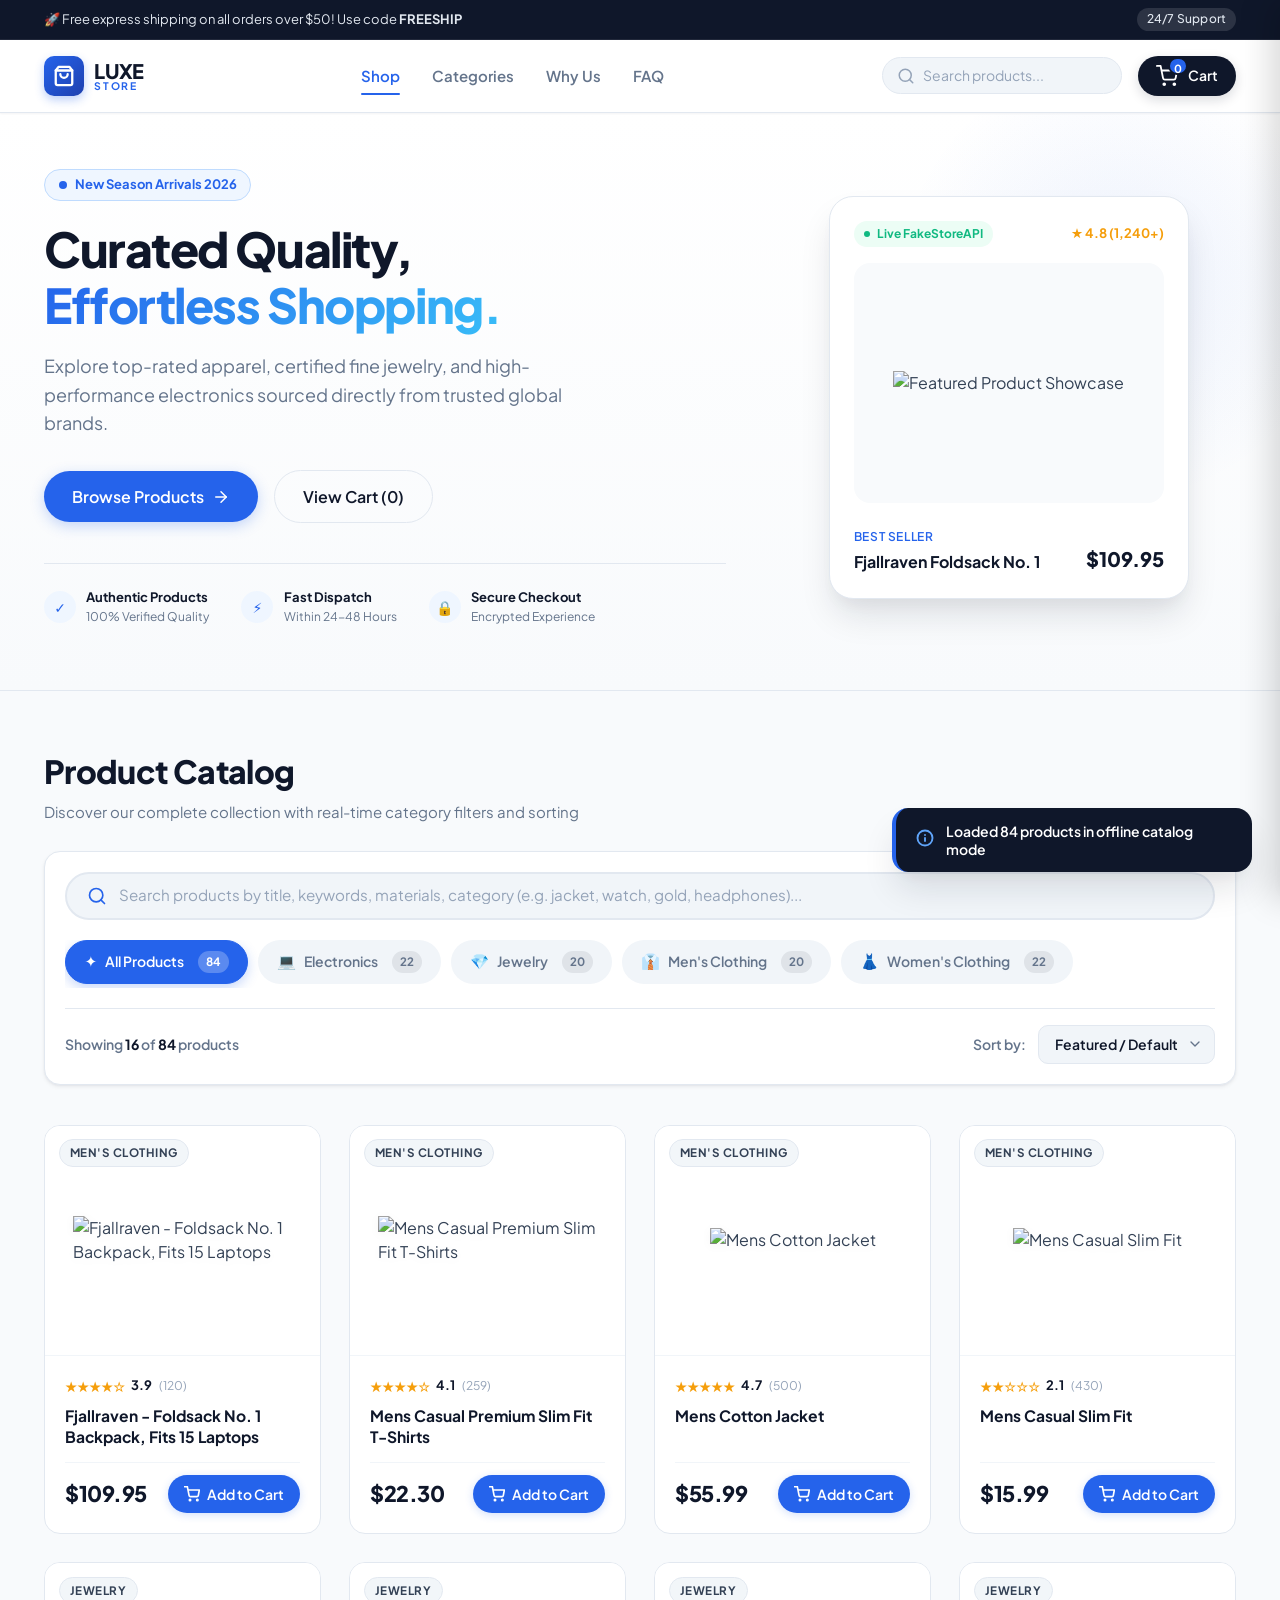
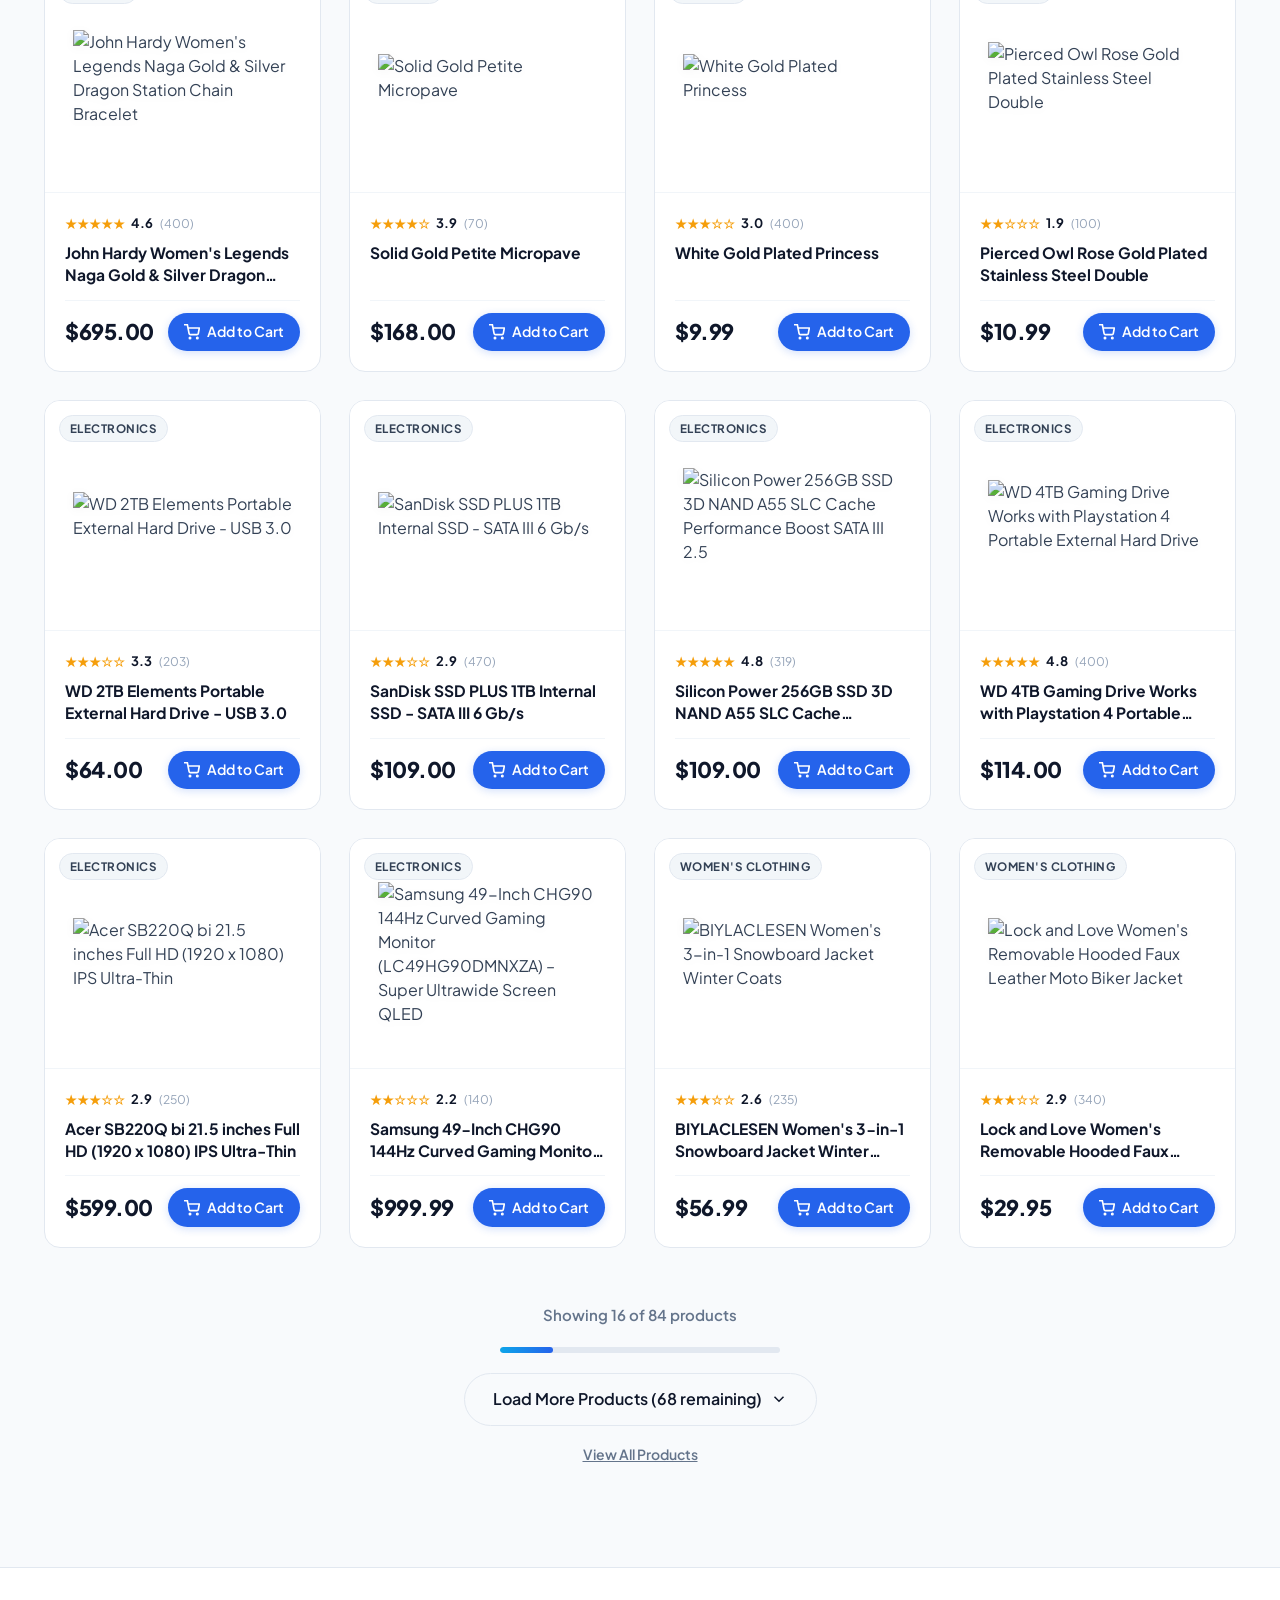
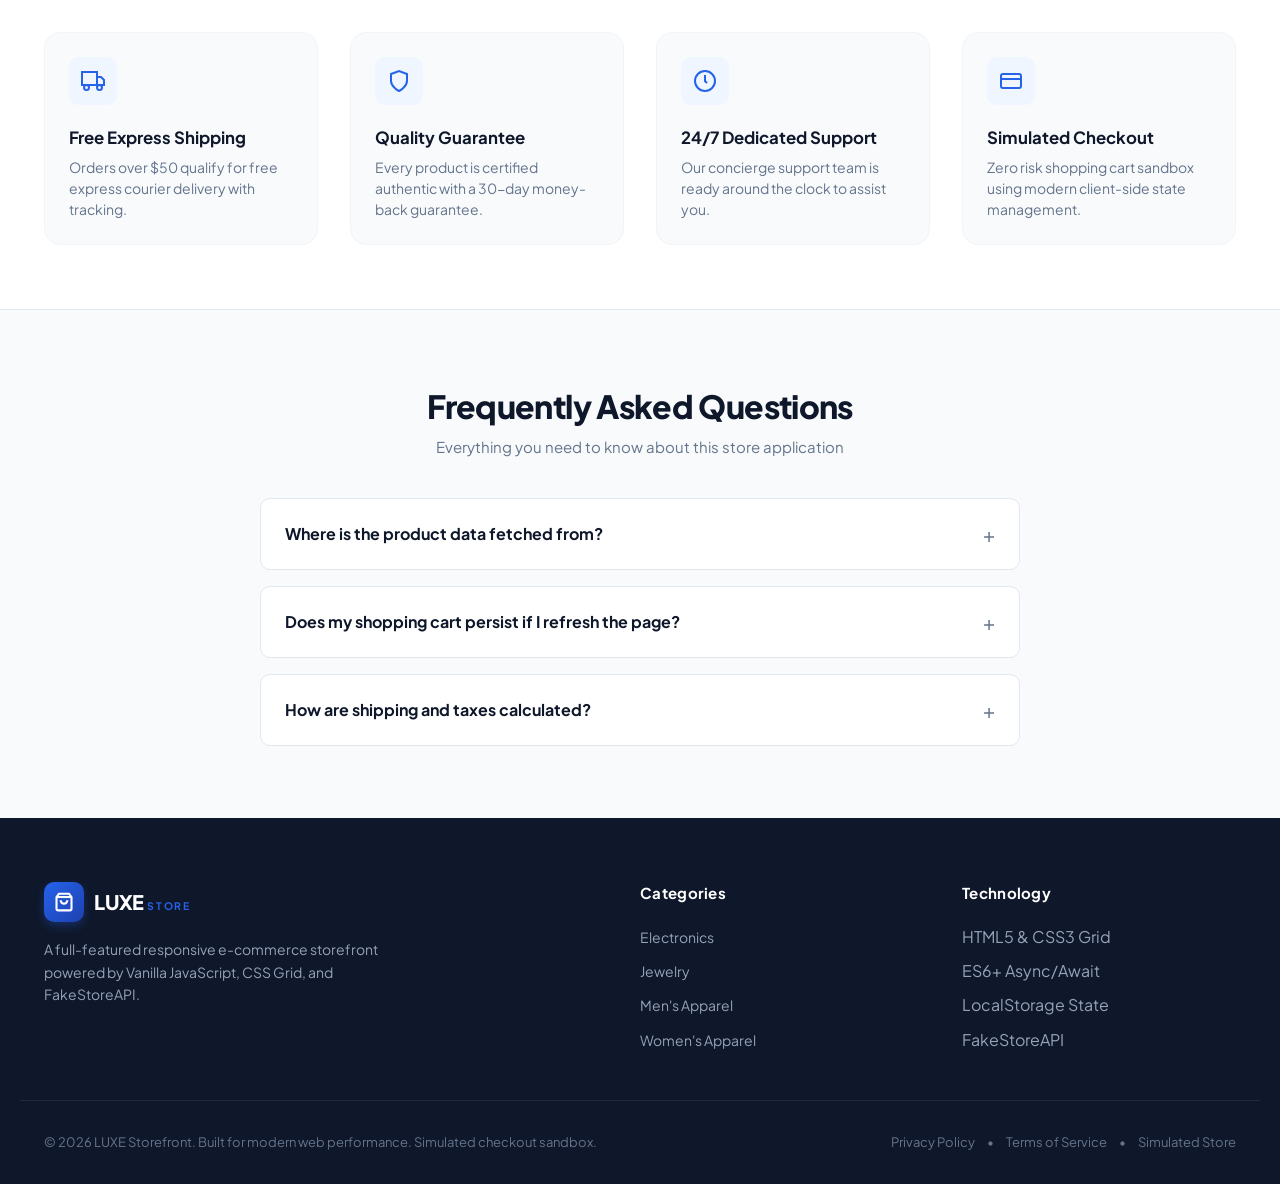
==== Project-4-E-Commerce/index.html @ 0f3ac14d "Add files via upload" ====
<!DOCTYPE html>
<html lang="en">
<head>
  <meta charset="UTF-8" />
  <meta name="viewport" content="width=device-width, initial-scale=1.0" />
  <title>LUXE | Modern E-Commerce Storefront</title>
  <!-- Google Fonts Preconnect -->
  <link rel="preconnect" href="https://fonts.googleapis.com">
  <link rel="preconnect" href="https://fonts.gstatic.com" crossorigin>
  <link href="https://fonts.googleapis.com/css2?family=Plus+Jakarta+Sans:wght@400;500;600;700;800&display=swap" rel="stylesheet">
  <!-- Stylesheet -->
  <link rel="stylesheet" href="style.css" />
</head>
<body>
  <!-- Top Notification Bar -->
  <div class="top-announcement">
    <div class="container announcement-content">
      <span>🚀 Free express shipping on all orders over $50! Use code <strong>FREESHIP</strong></span>
      <span class="announcement-tag">24/7 Support</span>
    </div>
  </div>

  <!-- Main Navigation Bar -->
  <header class="navbar" id="navbar">
    <div class="container navbar-container">
      <!-- Brand Logo -->
      <a href="#" class="brand-logo" aria-label="LUXE Store Home">
        <div class="logo-icon">
          <svg width="22" height="22" viewBox="0 0 24 24" fill="none" stroke="currentColor" stroke-width="2.5" stroke-linecap="round" stroke-linejoin="round">
            <path d="M6 2L3 6v14a2 2 0 0 0 2 2h14a2 2 0 0 0 2-2V6l-3-4z"></path>
            <line x1="3" y1="6" x2="21" y2="6"></line>
            <path d="M16 10a4 4 0 0 1-8 0"></path>
          </svg>
        </div>
        <div class="logo-text">
          <span class="brand-name">LUXE</span>
          <span class="brand-sub">STORE</span>
        </div>
      </a>

      <!-- Desktop Nav Links -->
      <nav class="nav-links" id="navLinks" aria-label="Primary Navigation">
        <a href="#products-section" class="nav-link active">Shop</a>
        <a href="#categories-section" class="nav-link">Categories</a>
        <a href="#features-section" class="nav-link">Why Us</a>
        <a href="#faq-section" class="nav-link">FAQ</a>
      </nav>

      <!-- Nav Action Controls -->
      <div class="nav-actions">
        <!-- Search Trigger / Quick Search Bar -->
        <div class="nav-search-wrapper">
          <div class="nav-search-bar">
            <svg class="search-icon" width="18" height="18" viewBox="0 0 24 24" fill="none" stroke="currentColor" stroke-width="2" stroke-linecap="round" stroke-linejoin="round">
              <circle cx="11" cy="11" r="8"></circle>
              <line x1="21" y1="21" x2="16.65" y2="16.65"></line>
            </svg>
            <input type="text" id="navbarSearchInput" placeholder="Search products..." aria-label="Search products" autocomplete="off" />
            <button id="clearSearchBtn" class="clear-search-btn hidden" aria-label="Clear search">&times;</button>
          </div>
        </div>

        <!-- Cart Button -->
        <button class="cart-trigger-btn" id="cartTriggerBtn" aria-label="Open Shopping Cart">
          <div class="cart-icon-wrapper">
            <svg width="22" height="22" viewBox="0 0 24 24" fill="none" stroke="currentColor" stroke-width="2" stroke-linecap="round" stroke-linejoin="round">
              <circle cx="9" cy="21" r="1"></circle>
              <circle cx="20" cy="21" r="1"></circle>
              <path d="M1 1h4l2.68 13.39a2 2 0 0 0 2 1.61h9.72a2 2 0 0 0 2-1.61L23 6H6"></path>
            </svg>
            <span class="cart-count-badge" id="navCartCount">0</span>
          </div>
          <span class="cart-btn-label">Cart</span>
        </button>

        <!-- Mobile Menu Toggle Button -->
        <button class="mobile-menu-btn" id="mobileMenuBtn" aria-label="Toggle navigation menu">
          <span class="hamburger-bar"></span>
          <span class="hamburger-bar"></span>
          <span class="hamburger-bar"></span>
        </button>
      </div>
    </div>

    <!-- Mobile Navigation Drawer -->
    <div class="mobile-nav" id="mobileNav">
      <div class="mobile-search-wrapper">
        <div class="nav-search-bar mobile">
          <svg class="search-icon" width="18" height="18" viewBox="0 0 24 24" fill="none" stroke="currentColor" stroke-width="2" stroke-linecap="round" stroke-linejoin="round">
            <circle cx="11" cy="11" r="8"></circle>
            <line x1="21" y1="21" x2="16.65" y2="16.65"></line>
          </svg>
          <input type="text" id="mobileSearchInput" placeholder="Search products..." aria-label="Search products on mobile" />
        </div>
      </div>
      <a href="#products-section" class="mobile-nav-link">Shop All</a>
      <a href="#categories-section" class="mobile-nav-link">Categories</a>
      <a href="#features-section" class="mobile-nav-link">Why Choose Us</a>
      <a href="#faq-section" class="mobile-nav-link">Frequently Asked Questions</a>
    </div>
  </header>

  <!-- Hero Section -->
  <section class="hero-section">
    <div class="container hero-container">
      <div class="hero-content">
        <div class="hero-tag">
          <span class="pulse-dot"></span> New Season Arrivals 2026
        </div>
        <h1 class="hero-title">
          Curated Quality, <br />
          <span class="text-gradient">Effortless Shopping.</span>
        </h1>
        <p class="hero-subtitle">
          Explore top-rated apparel, certified fine jewelry, and high-performance electronics sourced directly from trusted global brands.
        </p>
        <div class="hero-cta-group">
          <a href="#products-section" class="btn btn-primary btn-lg">
            <span>Browse Products</span>
            <svg width="18" height="18" viewBox="0 0 24 24" fill="none" stroke="currentColor" stroke-width="2" stroke-linecap="round" stroke-linejoin="round">
              <line x1="5" y1="12" x2="19" y2="12"></line>
              <polyline points="12 5 19 12 12 19"></polyline>
            </svg>
          </a>
          <button class="btn btn-outline btn-lg" id="heroCartBtn">
            <span>View Cart (<span id="heroCartCount">0</span>)</span>
          </button>
        </div>
        <!-- Stats / Trust Badges -->
        <div class="hero-badges">
          <div class="hero-badge-item">
            <div class="badge-icon">✓</div>
            <div>
              <strong>Authentic Products</strong>
              <small>100% Verified Quality</small>
            </div>
          </div>
          <div class="hero-badge-item">
            <div class="badge-icon">⚡</div>
            <div>
              <strong>Fast Dispatch</strong>
              <small>Within 24-48 Hours</small>
            </div>
          </div>
          <div class="hero-badge-item">
            <div class="badge-icon">🔒</div>
            <div>
              <strong>Secure Checkout</strong>
              <small>Encrypted Experience</small>
            </div>
          </div>
        </div>
      </div>
      <div class="hero-visual">
        <div class="hero-card-preview">
          <div class="preview-header">
            <span class="live-pill"><span class="live-dot"></span> Live FakeStoreAPI</span>
            <span class="rating-pill">★ 4.8 (1,240+)</span>
          </div>
          <div class="preview-img-wrapper">
            <img src="https://fakestoreapi.com/img/81fPKd-2AYL._AC_SL1500_.jpg" alt="Featured Product Showcase" id="heroPreviewImg" onerror="this.onerror=null; this.src='https://images.unsplash.com/photo-1546868871-7041f2a55e12?auto=format&fit=crop&w=600&q=80';" />
          </div>
          <div class="preview-footer">
            <div>
              <span class="preview-category">Best Seller</span>
              <h3 class="preview-name">Fjallraven Foldsack No. 1</h3>
            </div>
            <div class="preview-price">$109.95</div>
          </div>
        </div>
      </div>
    </div>
  </section>

  <!-- Main Store Section -->
  <main class="main-content" id="products-section">
    <div class="container">

      <!-- Catalog Control Header: Filters, Search & Sorting -->
      <div class="catalog-header" id="categories-section">
        <div class="catalog-title-area">
          <h2 class="section-title">Product Catalog</h2>
          <p class="section-subtitle">Discover our complete collection with real-time category filters and sorting</p>
        </div>

        <!-- Filter & Sort Bar -->
        <div class="filter-sort-bar">
          <!-- Prominent Search Bar in Catalog Toolbar -->
          <div class="catalog-search-row">
            <div class="catalog-search-box">
              <svg class="search-icon" width="20" height="20" viewBox="0 0 24 24" fill="none" stroke="currentColor" stroke-width="2" stroke-linecap="round" stroke-linejoin="round">
                <circle cx="11" cy="11" r="8"></circle>
                <line x1="21" y1="21" x2="16.65" y2="16.65"></line>
              </svg>
              <input 
                type="text" 
                id="catalogSearchInput" 
                placeholder="Search products by title, keywords, materials, category (e.g. jacket, watch, gold, headphones)..." 
                aria-label="Search product catalog" 
                autocomplete="off"
              />
              <button id="clearCatalogSearchBtn" class="clear-search-btn hidden" aria-label="Clear search input">&times;</button>
            </div>
          </div>

          <!-- Category Filter Pills -->
          <div class="category-filters-wrapper">
            <div class="category-filters" id="categoryFilters" role="tablist" aria-label="Filter products by category">
              <button class="category-btn active" data-category="all" role="tab" aria-selected="true">
                <span class="cat-icon">✦</span> All Products <span class="cat-count-badge" id="countCatAll">0</span>
              </button>
              <button class="category-btn" data-category="electronics" role="tab" aria-selected="false">
                <span class="cat-icon">💻</span> Electronics <span class="cat-count-badge" id="countCatElectronics">0</span>
              </button>
              <button class="category-btn" data-category="jewelery" role="tab" aria-selected="false">
                <span class="cat-icon">💎</span> Jewelry <span class="cat-count-badge" id="countCatJewelery">0</span>
              </button>
              <button class="category-btn" data-category="men's clothing" role="tab" aria-selected="false">
                <span class="cat-icon">👔</span> Men's Clothing <span class="cat-count-badge" id="countCatMens">0</span>
              </button>
              <button class="category-btn" data-category="women's clothing" role="tab" aria-selected="false">
                <span class="cat-icon">👗</span> Women's Clothing <span class="cat-count-badge" id="countCatWomens">0</span>
              </button>
            </div>
          </div>

          <!-- Secondary Toolbar: Search Status & Sort Dropdown -->
          <div class="secondary-toolbar">
            <div class="product-count-badge" id="productCountBadge">
              Showing <span>0</span> products
            </div>
            
            <div class="sort-wrapper">
              <label for="sortSelect" class="sort-label">Sort by:</label>
              <div class="custom-select-wrapper">
                <select id="sortSelect" class="sort-select" aria-label="Sort products">
                  <option value="default">Featured / Default</option>
                  <option value="price-asc">Price: Low to High</option>
                  <option value="price-desc">Price: High to Low</option>
                  <option value="rating-desc">Highest Rated</option>
                  <option value="name-asc">Alphabetical: A - Z</option>
                </select>
                <svg class="select-chevron" width="16" height="16" viewBox="0 0 24 24" fill="none" stroke="currentColor" stroke-width="2" stroke-linecap="round" stroke-linejoin="round">
                  <polyline points="6 9 12 15 18 9"></polyline>
                </svg>
              </div>
            </div>
          </div>
        </div>

        <!-- Active Filter Indicator Bar (when searching or category selected) -->
        <div class="active-filter-indicator hidden" id="activeFilterIndicator">
          <div class="active-filter-tags" id="activeFilterTags"></div>
          <button class="reset-all-btn" id="resetAllFiltersBtn">Reset All</button>
        </div>
      </div>

      <!-- Loading State: Spinner & Skeleton Cards -->
      <div class="loading-container" id="loadingContainer">
        <div class="loading-spinner-wrap">
          <div class="loading-spinner" role="status" aria-label="Loading products"></div>
          <p class="loading-spinner-text">Connecting to FakeStoreAPI &amp; loading catalog...</p>
        </div>
        <div class="skeleton-grid" id="skeletonGrid">
          <div class="skeleton-card"><div class="sk-img"></div><div class="sk-line sk-tag"></div><div class="sk-line sk-title"></div><div class="sk-line sk-sub"></div><div class="sk-line sk-btn"></div></div>
          <div class="skeleton-card"><div class="sk-img"></div><div class="sk-line sk-tag"></div><div class="sk-line sk-title"></div><div class="sk-line sk-sub"></div><div class="sk-line sk-btn"></div></div>
          <div class="skeleton-card"><div class="sk-img"></div><div class="sk-line sk-tag"></div><div class="sk-line sk-title"></div><div class="sk-line sk-sub"></div><div class="sk-line sk-btn"></div></div>
          <div class="skeleton-card"><div class="sk-img"></div><div class="sk-line sk-tag"></div><div class="sk-line sk-title"></div><div class="sk-line sk-sub"></div><div class="sk-line sk-btn"></div></div>
          <div class="skeleton-card"><div class="sk-img"></div><div class="sk-line sk-tag"></div><div class="sk-line sk-title"></div><div class="sk-line sk-sub"></div><div class="sk-line sk-btn"></div></div>
          <div class="skeleton-card"><div class="sk-img"></div><div class="sk-line sk-tag"></div><div class="sk-line sk-title"></div><div class="sk-line sk-sub"></div><div class="sk-line sk-btn"></div></div>
          <div class="skeleton-card"><div class="sk-img"></div><div class="sk-line sk-tag"></div><div class="sk-line sk-title"></div><div class="sk-line sk-sub"></div><div class="sk-line sk-btn"></div></div>
          <div class="skeleton-card"><div class="sk-img"></div><div class="sk-line sk-tag"></div><div class="sk-line sk-title"></div><div class="sk-line sk-sub"></div><div class="sk-line sk-btn"></div></div>
        </div>
      </div>

      <!-- Error State -->
      <div class="error-container hidden" id="errorContainer">
        <div class="error-card">
          <div class="error-icon">⚠️</div>
          <h3 class="error-title">Unable to Load Products</h3>
          <p class="error-desc" id="errorMessage">We encountered an issue connecting to the product server. Please check your connection and retry.</p>
          <div class="error-actions">
            <button class="btn btn-primary" id="retryFetchBtn">
              <svg width="16" height="16" viewBox="0 0 24 24" fill="none" stroke="currentColor" stroke-width="2" stroke-linecap="round" stroke-linejoin="round">
                <polyline points="1 4 1 10 7 10"></polyline>
                <path d="M3.51 15a9 9 0 1 0 2.13-9.36L1 10"></path>
              </svg>
              <span>Retry Connection</span>
            </button>
            <button class="btn btn-outline" id="loadFallbackBtn">Load Built-in Catalog</button>
          </div>
        </div>
      </div>

      <!-- Empty Results State -->
      <div class="empty-results hidden" id="emptyResults">
        <div class="empty-icon-box">
          <svg width="48" height="48" viewBox="0 0 24 24" fill="none" stroke="currentColor" stroke-width="1.5" stroke-linecap="round" stroke-linejoin="round">
            <circle cx="11" cy="11" r="8"></circle>
            <line x1="21" y1="21" x2="16.65" y2="16.65"></line>
            <line x1="8" y1="11" x2="14" y2="11"></line>
          </svg>
        </div>
        <h3 class="empty-title">No Matching Products Found</h3>
        <p class="empty-desc">We couldn't find any products matching your current filters or search query. Try broadening your keywords or resetting filters.</p>
        <button class="btn btn-primary" id="clearFiltersBtn">Reset Filters</button>
      </div>

      <!-- Product Grid (CSS Grid) -->
      <div class="product-grid" id="productGrid" aria-live="polite">
        <!-- Products will be dynamically rendered here by JavaScript -->
      </div>

      <!-- Load More / Catalog Pagination Controls -->
      <div class="load-more-container hidden" id="loadMoreContainer">
        <div class="load-more-info" id="loadMoreInfo">Showing 16 of 52 products</div>
        <div class="load-more-bar-wrap">
          <div class="load-more-bar-fill" id="loadMoreBarFill" style="width: 30%"></div>
        </div>
        <div class="load-more-actions">
          <button class="btn btn-outline btn-lg" id="loadMoreBtn">
            <span>Load More Products</span>
            <svg width="18" height="18" viewBox="0 0 24 24" fill="none" stroke="currentColor" stroke-width="2">
              <polyline points="6 9 12 15 18 9"></polyline>
            </svg>
          </button>
          <button class="btn btn-link" id="showAllProductsBtn">View All Products</button>
        </div>
      </div>
    </div>
  </main>

  <!-- Features / Why Choose Us Section -->
  <section class="features-section" id="features-section">
    <div class="container">
      <div class="features-grid">
        <div class="feature-card">
          <div class="feature-icon">
            <svg width="24" height="24" viewBox="0 0 24 24" fill="none" stroke="currentColor" stroke-width="2">
              <rect x="1" y="3" width="15" height="13"></rect>
              <polygon points="16 8 20 8 23 11 23 16 16 16 16 8"></polygon>
              <circle cx="5.5" cy="18.5" r="2.5"></circle>
              <circle cx="18.5" cy="18.5" r="2.5"></circle>
            </svg>
          </div>
          <h3>Free Express Shipping</h3>
          <p>Orders over $50 qualify for free express courier delivery with tracking.</p>
        </div>
        <div class="feature-card">
          <div class="feature-icon">
            <svg width="24" height="24" viewBox="0 0 24 24" fill="none" stroke="currentColor" stroke-width="2">
              <path d="M12 22s8-4 8-10V5l-8-3-8 3v7c0 6 8 10 8 10z"></path>
            </svg>
          </div>
          <h3>Quality Guarantee</h3>
          <p>Every product is certified authentic with a 30-day money-back guarantee.</p>
        </div>
        <div class="feature-card">
          <div class="feature-icon">
            <svg width="24" height="24" viewBox="0 0 24 24" fill="none" stroke="currentColor" stroke-width="2">
              <circle cx="12" cy="12" r="10"></circle>
              <polyline points="12 6 12 12 14 14"></polyline>
            </svg>
          </div>
          <h3>24/7 Dedicated Support</h3>
          <p>Our concierge support team is ready around the clock to assist you.</p>
        </div>
        <div class="feature-card">
          <div class="feature-icon">
            <svg width="24" height="24" viewBox="0 0 24 24" fill="none" stroke="currentColor" stroke-width="2">
              <rect x="2" y="5" width="20" height="14" rx="2"></rect>
              <line x1="2" y1="10" x2="22" y2="10"></line>
            </svg>
          </div>
          <h3>Simulated Checkout</h3>
          <p>Zero risk shopping cart sandbox using modern client-side state management.</p>
        </div>
      </div>
    </div>
  </section>

  <!-- FAQ Section -->
  <section class="faq-section" id="faq-section">
    <div class="container">
      <div class="section-header text-center">
        <h2 class="section-title">Frequently Asked Questions</h2>
        <p class="section-subtitle">Everything you need to know about this store application</p>
      </div>
      <div class="faq-accordion">
        <div class="faq-item">
          <button class="faq-question">
            <span>Where is the product data fetched from?</span>
            <span class="faq-chevron">+</span>
          </button>
          <div class="faq-answer">
            <p>Product data is dynamically fetched in real-time from the public <strong>FakeStoreAPI</strong> (<a href="https://fakestoreapi.com/products" target="_blank" rel="noopener">fakestoreapi.com</a>). The app also includes offline fallback persistence.</p>
          </div>
        </div>
        <div class="faq-item">
          <button class="faq-question">
            <span>Does my shopping cart persist if I refresh the page?</span>
            <span class="faq-chevron">+</span>
          </button>
          <div class="faq-answer">
            <p>Yes! Cart items, quantities, and totals are automatically synchronized with your browser's <strong>LocalStorage</strong>, so your selected items stay safe even when reloading the page.</p>
          </div>
        </div>
        <div class="faq-item">
          <button class="faq-question">
            <span>How are shipping and taxes calculated?</span>
            <span class="faq-chevron">+</span>
          </button>
          <div class="faq-answer">
            <p>Shipping is free for orders over $50, or a flat $5.00 for smaller orders. Sales tax is dynamically calculated at a standard 8% rate on the subtotal.</p>
          </div>
        </div>
      </div>
    </div>
  </section>

  <!-- Footer -->
  <footer class="footer">
    <div class="container footer-container">
      <div class="footer-brand">
        <div class="brand-logo">
          <div class="logo-icon">
            <svg width="20" height="20" viewBox="0 0 24 24" fill="none" stroke="currentColor" stroke-width="2.5">
              <path d="M6 2L3 6v14a2 2 0 0 0 2 2h14a2 2 0 0 0 2-2V6l-3-4z"></path>
              <line x1="3" y1="6" x2="21" y2="6"></line>
              <path d="M16 10a4 4 0 0 1-8 0"></path>
            </svg>
          </div>
          <span class="brand-name">LUXE <span class="brand-sub">STORE</span></span>
        </div>
        <p class="footer-tagline">A full-featured responsive e-commerce storefront powered by Vanilla JavaScript, CSS Grid, and FakeStoreAPI.</p>
      </div>

      <div class="footer-links-group">
        <h4>Categories</h4>
        <ul>
          <li><a href="#products-section" class="footer-cat-link" data-cat="electronics">Electronics</a></li>
          <li><a href="#products-section" class="footer-cat-link" data-cat="jewelery">Jewelry</a></li>
          <li><a href="#products-section" class="footer-cat-link" data-cat="men's clothing">Men's Apparel</a></li>
          <li><a href="#products-section" class="footer-cat-link" data-cat="women's clothing">Women's Apparel</a></li>
        </ul>
      </div>

      <div class="footer-links-group">
        <h4>Technology</h4>
        <ul>
          <li><span>HTML5 &amp; CSS3 Grid</span></li>
          <li><span>ES6+ Async/Await</span></li>
          <li><span>LocalStorage State</span></li>
          <li><span>FakeStoreAPI</span></li>
        </ul>
      </div>
    </div>
    <div class="container footer-bottom">
      <p>&copy; 2026 LUXE Storefront. Built for modern web performance. Simulated checkout sandbox.</p>
      <div class="footer-legal">
        <span>Privacy Policy</span> &bull; <span>Terms of Service</span> &bull; <span>Simulated Store</span>
      </div>
    </div>
  </footer>

  <!-- ============================================== -->
  <!-- MODALS & DRAWERS OVERLAY -->
  <!-- ============================================== -->

  <!-- Backdrop Overlay -->
  <div class="drawer-overlay" id="drawerOverlay" aria-hidden="true"></div>

  <!-- Slide-out Shopping Cart Drawer -->
  <aside class="cart-drawer" id="cartDrawer" aria-labelledby="cartTitle" aria-hidden="true" role="dialog">
    <div class="cart-header">
      <div class="cart-title-wrap">
        <svg width="22" height="22" viewBox="0 0 24 24" fill="none" stroke="currentColor" stroke-width="2">
          <circle cx="9" cy="21" r="1"></circle>
          <circle cx="20" cy="21" r="1"></circle>
          <path d="M1 1h4l2.68 13.39a2 2 0 0 0 2 1.61h9.72a2 2 0 0 0 2-1.61L23 6H6"></path>
        </svg>
        <h2 id="cartTitle">Shopping Cart</h2>
        <span class="cart-header-badge" id="cartHeaderCount">0 items</span>
      </div>
      <button class="close-btn" id="closeCartBtn" aria-label="Close cart drawer">&times;</button>
    </div>

    <!-- Free Shipping Progress Tracker -->
    <div class="shipping-progress-box" id="shippingProgressBox">
      <div class="shipping-progress-text" id="shippingProgressText">
        Add <strong>$50.00</strong> more to unlock <strong>FREE Shipping!</strong>
      </div>
      <div class="progress-bar-bg">
        <div class="progress-bar-fill" id="shippingProgressBar" style="width: 0%"></div>
      </div>
    </div>

    <!-- Cart Items Scrollable Body -->
    <div class="cart-body" id="cartBody">
      <!-- Dynamically filled with cart items or empty state -->
    </div>

    <!-- Cart Footer with Pricing & Actions -->
    <div class="cart-footer" id="cartFooter">
      <div class="cart-summary-rows">
        <div class="summary-row">
          <span>Subtotal</span>
          <span class="summary-val" id="cartSubtotal">$0.00</span>
        </div>
        <div class="summary-row">
          <span>Estimated Shipping</span>
          <span class="summary-val" id="cartShipping">$0.00</span>
        </div>
        <div class="summary-row">
          <span>Estimated Tax (8%)</span>
          <span class="summary-val" id="cartTax">$0.00</span>
        </div>
        <div class="summary-divider"></div>
        <div class="summary-row total-row">
          <span>Total</span>
          <span class="summary-val total-val" id="cartTotal">$0.00</span>
        </div>
      </div>

      <div class="cart-actions">
        <button class="btn btn-primary btn-block btn-lg" id="checkoutBtn">
          <span>Proceed to Checkout</span>
          <svg width="18" height="18" viewBox="0 0 24 24" fill="none" stroke="currentColor" stroke-width="2">
            <line x1="5" y1="12" x2="19" y2="12"></line>
            <polyline points="12 5 19 12 12 19"></polyline>
          </svg>
        </button>
        <button class="btn btn-link btn-block btn-clear-cart" id="clearCartBtn">Clear Cart</button>
      </div>
    </div>
  </aside>

  <!-- Slide-out / Modal Checkout Panel -->
  <div class="modal-wrapper hidden" id="checkoutModal" role="dialog" aria-labelledby="checkoutModalTitle" aria-modal="true">
    <div class="modal-card checkout-modal-card">
      <div class="modal-header">
        <div class="modal-title-wrap">
          <svg width="22" height="22" viewBox="0 0 24 24" fill="none" stroke="currentColor" stroke-width="2">
            <rect x="1" y="4" width="22" height="16" rx="2" ry="2"></rect>
            <line x1="1" y1="10" x2="23" y2="10"></line>
          </svg>
          <h2 id="checkoutModalTitle">Complete Your Order</h2>
        </div>
        <button class="close-btn" id="closeCheckoutBtn" aria-label="Close checkout">&times;</button>
      </div>

      <div class="checkout-grid">
        <!-- Form Section -->
        <div class="checkout-form-section">
          <div class="checkout-notice">
            <span class="info-icon">ℹ️</span>
            <span><strong>Simulated Checkout:</strong> No real payment information or actual credit cards required.</span>
          </div>

          <form id="checkoutForm" novalidate>
            <div class="form-group">
              <label for="custName">Full Name <span class="req">*</span></label>
              <input type="text" id="custName" name="name" placeholder="John Doe" required autocomplete="name" />
              <span class="form-error" id="nameError">Please enter your full name (at least 2 letters).</span>
            </div>

            <div class="form-row">
              <div class="form-group">
                <label for="custEmail">Email Address <span class="req">*</span></label>
                <input type="email" id="custEmail" name="email" placeholder="john@example.com" required autocomplete="email" />
                <span class="form-error" id="emailError">Please enter a valid email address.</span>
              </div>
              <div class="form-group">
                <label for="custPhone">Phone Number <span class="req">*</span></label>
                <input type="tel" id="custPhone" name="phone" placeholder="(555) 000-1234" required autocomplete="tel" />
                <span class="form-error" id="phoneError">Please enter a valid phone number.</span>
              </div>
            </div>

            <div class="form-group">
              <label for="custAddress">Delivery Address <span class="req">*</span></label>
              <input type="text" id="custAddress" name="address" placeholder="123 Market Street, Apt 4B" required autocomplete="street-address" />
              <span class="form-error" id="addressError">Please enter your delivery street address.</span>
            </div>

            <div class="form-row">
              <div class="form-group">
                <label for="custCity">City <span class="req">*</span></label>
                <input type="text" id="custCity" name="city" placeholder="New York" required autocomplete="address-level2" />
                <span class="form-error" id="cityError">City is required.</span>
              </div>
              <div class="form-group">
                <label for="custZip">ZIP / Postal Code <span class="req">*</span></label>
                <input type="text" id="custZip" name="zip" placeholder="10001" required autocomplete="postal-code" />
                <span class="form-error" id="zipError">Valid ZIP code required.</span>
              </div>
            </div>

            <div class="form-group">
              <label>Simulated Payment Method</label>
              <div class="mock-payment-options">
                <label class="payment-option selected">
                  <input type="radio" name="paymentMethod" value="card" checked />
                  <span>💳 Credit / Debit Card (Simulated Sandbox)</span>
                </label>
                <label class="payment-option">
                  <input type="radio" name="paymentMethod" value="cash" />
                  <span>📦 Cash on Delivery (Test Mode)</span>
                </label>
              </div>
            </div>

            <div class="checkout-form-actions">
              <button type="button" class="btn btn-outline" id="backToCartBtn">Back to Cart</button>
              <button type="submit" class="btn btn-primary btn-lg" id="submitOrderBtn">
                <span>Place Order (<span id="checkoutSubmitTotal">$0.00</span>)</span>
              </button>
            </div>
          </form>
        </div>

        <!-- Order Summary Section -->
        <div class="checkout-summary-section">
          <h3 class="summary-heading">Order Summary (<span id="checkoutItemsCount">0 items</span>)</h3>
          <div class="checkout-items-list" id="checkoutItemsList">
            <!-- Items rendered by JS -->
          </div>

          <div class="checkout-totals-box">
            <div class="summary-row">
              <span>Subtotal</span>
              <span id="checkoutSubtotal">$0.00</span>
            </div>
            <div class="summary-row">
              <span>Shipping</span>
              <span id="checkoutShipping">$0.00</span>
            </div>
            <div class="summary-row">
              <span>Sales Tax (8%)</span>
              <span id="checkoutTax">$0.00</span>
            </div>
            <div class="summary-divider"></div>
            <div class="summary-row total-row">
              <span>Total Due</span>
              <span class="total-val" id="checkoutGrandTotal">$0.00</span>
            </div>
          </div>
        </div>
      </div>
    </div>
  </div>

  <!-- Order Confirmation Modal -->
  <div class="modal-wrapper hidden" id="confirmationModal" role="dialog" aria-labelledby="confirmationTitle" aria-modal="true">
    <div class="modal-card confirmation-card">
      <div class="conf-icon-wrapper">
        <svg class="checkmark-svg" viewBox="0 0 52 52">
          <circle class="checkmark-circle" cx="26" cy="26" r="25" fill="none"/>
          <path class="checkmark-check" fill="none" d="M14.1 27.2l7.1 7.2 16.7-16.8"/>
        </svg>
      </div>

      <h2 class="conf-title" id="confirmationTitle">Order Placed Successfully!</h2>
      <p class="conf-subtitle">Thank you for your simulated purchase. A confirmation email with order details has been generated.</p>

      <div class="conf-details-box">
        <div class="conf-detail-row">
          <span class="conf-label">Order Reference ID:</span>
          <span class="conf-val order-id-pill" id="confOrderId">ORD-892341-X</span>
        </div>
        <div class="conf-detail-row">
          <span class="conf-label">Recipient:</span>
          <span class="conf-val" id="confCustName">John Doe</span>
        </div>
        <div class="conf-detail-row">
          <span class="conf-label">Contact Email:</span>
          <span class="conf-val" id="confCustEmail">john@example.com</span>
        </div>
        <div class="conf-detail-row">
          <span class="conf-label">Delivery Address:</span>
          <span class="conf-val" id="confAddress">123 Market Street, New York, 10001</span>
        </div>
        <div class="conf-detail-row">
          <span class="conf-label">Estimated Delivery:</span>
          <span class="conf-val highlight-val" id="confDeliveryDate">3 - 5 Business Days</span>
        </div>
        <div class="conf-divider"></div>
        <div class="conf-detail-row total">
          <span class="conf-label">Total Amount Paid:</span>
          <span class="conf-val total-amount" id="confGrandTotal">$0.00</span>
        </div>
      </div>

      <div class="conf-actions">
        <button class="btn btn-primary btn-lg btn-block" id="continueShoppingBtn">Continue Shopping</button>
      </div>
    </div>
  </div>

  <!-- Product Quick View Modal -->
  <div class="modal-wrapper hidden" id="quickViewModal" role="dialog" aria-labelledby="quickViewTitle" aria-modal="true">
    <div class="modal-card quickview-card">
      <button class="close-btn quickview-close" id="closeQuickViewBtn" aria-label="Close details">&times;</button>
      <div class="quickview-grid" id="quickViewContent">
        <!-- Injected dynamically -->
      </div>
    </div>
  </div>

  <!-- Toast Notification Container -->
  <div class="toast-container" id="toastContainer" aria-live="polite" aria-atomic="true"></div>

  <!-- JavaScript -->
  <script src="script.js"></script>
</body>
</html>
---- Project-4-E-Commerce/style.css ----
/* ==========================================================================
   LUXE E-Commerce Storefront - Stylesheet
   Modern, Responsive CSS with CSS Grid & Flexbox
   ========================================================================== */

/* --- Custom Properties / Theme Variables --- */
:root {
  --primary: #2563eb;
  --primary-hover: #1d4ed8;
  --primary-active: #1e40af;
  --primary-light: #eff6ff;
  --primary-border: #bfdbfe;
  --accent: #0ea5e9;
  
  --dark: #0f172a;
  --dark-surface: #1e293b;
  --text-main: #0f172a;
  --text-body: #334155;
  --text-muted: #64748b;
  --text-light: #94a3b8;
  
  --bg-main: #f8fafc;
  --bg-card: #ffffff;
  --bg-subtle: #f1f5f9;
  --border-color: #e2e8f0;
  --border-light: #f1f5f9;
  
  --success: #10b981;
  --success-light: #ecfdf5;
  --warning: #f59e0b;
  --warning-light: #fffbeb;
  --danger: #ef4444;
  --danger-light: #fef2f2;
  
  --font-family: 'Plus Jakarta Sans', system-ui, -apple-system, BlinkMacSystemFont, 'Segoe UI', Roboto, sans-serif;
  
  --radius-sm: 6px;
  --radius-md: 10px;
  --radius-lg: 16px;
  --radius-xl: 24px;
  --radius-full: 9999px;
  
  --shadow-xs: 0 1px 2px 0 rgba(15, 23, 42, 0.05);
  --shadow-sm: 0 2px 4px 0 rgba(15, 23, 42, 0.06), 0 1px 2px 0 rgba(15, 23, 42, 0.04);
  --shadow-md: 0 4px 12px -1px rgba(15, 23, 42, 0.08), 0 2px 6px -1px rgba(15, 23, 42, 0.05);
  --shadow-lg: 0 10px 25px -3px rgba(15, 23, 42, 0.1), 0 4px 10px -2px rgba(15, 23, 42, 0.05);
  --shadow-xl: 0 20px 35px -5px rgba(15, 23, 42, 0.12), 0 10px 15px -5px rgba(15, 23, 42, 0.04);
  
  --transition-fast: 150ms cubic-bezier(0.4, 0, 0.2, 1);
  --transition-normal: 250ms cubic-bezier(0.4, 0, 0.2, 1);
  --transition-smooth: 350ms cubic-bezier(0.16, 1, 0.3, 1);
  
  --container-max: 1240px;
}

/* --- Base & Reset --- */
*, *::before, *::after {
  box-sizing: border-box;
  margin: 0;
  padding: 0;
}

html {
  font-size: 16px;
  scroll-behavior: smooth;
  -webkit-font-smoothing: antialiased;
  -moz-osx-font-smoothing: grayscale;
}

body {
  font-family: var(--font-family);
  background-color: var(--bg-main);
  color: var(--text-body);
  line-height: 1.5;
  overflow-x: hidden;
  min-height: 100vh;
  display: flex;
  flex-direction: column;
}

img {
  max-width: 100%;
  height: auto;
  display: block;
}

button, input, select, textarea {
  font: inherit;
  color: inherit;
}

button {
  cursor: pointer;
  border: none;
  background: none;
  outline: none;
}

a {
  color: inherit;
  text-decoration: none;
}

ul {
  list-style: none;
}

.container {
  width: 100%;
  max-width: var(--container-max);
  margin-left: auto;
  margin-right: auto;
  padding-left: 1.5rem;
  padding-right: 1.5rem;
}

.hidden {
  display: none !important;
}

/* --- Top Announcement Bar --- */
.top-announcement {
  background-color: var(--dark);
  color: #e2e8f0;
  font-size: 0.8125rem;
  padding: 0.5rem 0;
  border-bottom: 1px solid rgba(255, 255, 255, 0.08);
}

.announcement-content {
  display: flex;
  align-items: center;
  justify-content: space-between;
  gap: 1rem;
}

.announcement-tag {
  background: rgba(255, 255, 255, 0.12);
  padding: 0.15rem 0.6rem;
  border-radius: var(--radius-full);
  font-size: 0.75rem;
  font-weight: 500;
  letter-spacing: 0.02em;
}

/* --- Main Navigation Bar --- */
.navbar {
  position: sticky;
  top: 0;
  z-index: 100;
  background-color: rgba(255, 255, 255, 0.95);
  backdrop-filter: blur(12px);
  -webkit-backdrop-filter: blur(12px);
  border-bottom: 1px solid var(--border-color);
  box-shadow: var(--shadow-xs);
  transition: all var(--transition-normal);
}

.navbar-container {
  display: flex;
  align-items: center;
  justify-content: space-between;
  height: 4.5rem;
  gap: 1.5rem;
}

/* Brand Logo */
.brand-logo {
  display: flex;
  align-items: center;
  gap: 0.65rem;
  font-weight: 800;
  text-decoration: none;
  user-select: none;
}

.logo-icon {
  width: 40px;
  height: 40px;
  border-radius: var(--radius-md);
  background: linear-gradient(135deg, var(--primary) 0%, #1e40af 100%);
  color: #ffffff;
  display: flex;
  align-items: center;
  justify-content: center;
  box-shadow: 0 4px 10px rgba(37, 99, 235, 0.3);
}

.logo-text {
  display: flex;
  flex-direction: column;
  line-height: 1;
}

.brand-name {
  font-size: 1.25rem;
  font-weight: 800;
  letter-spacing: -0.02em;
  color: var(--dark);
}

.brand-sub {
  font-size: 0.65rem;
  font-weight: 700;
  letter-spacing: 0.15em;
  color: var(--primary);
}

/* Desktop Navigation Links */
.nav-links {
  display: flex;
  align-items: center;
  gap: 2rem;
}

.nav-link {
  font-size: 0.9375rem;
  font-weight: 600;
  color: var(--text-muted);
  transition: color var(--transition-fast);
  position: relative;
  padding: 0.5rem 0;
}

.nav-link:hover, .nav-link.active {
  color: var(--primary);
}

.nav-link.active::after {
  content: '';
  position: absolute;
  bottom: 0;
  left: 0;
  right: 0;
  height: 2px;
  background-color: var(--primary);
  border-radius: var(--radius-full);
}

/* Nav Actions */
.nav-actions {
  display: flex;
  align-items: center;
  gap: 1rem;
}

/* Quick Search Input */
.nav-search-wrapper {
  position: relative;
}

.nav-search-bar {
  display: flex;
  align-items: center;
  background-color: var(--bg-subtle);
  border: 1px solid var(--border-color);
  border-radius: var(--radius-full);
  padding: 0.45rem 0.9rem;
  width: 240px;
  transition: all var(--transition-fast);
}

.nav-search-bar:focus-within {
  width: 290px;
  background-color: #ffffff;
  border-color: var(--primary);
  box-shadow: 0 0 0 3px rgba(37, 99, 235, 0.15);
}

.nav-search-bar .search-icon {
  color: var(--text-light);
  margin-right: 0.5rem;
  flex-shrink: 0;
}

.nav-search-bar input {
  border: none;
  background: transparent;
  width: 100%;
  font-size: 0.875rem;
  color: var(--text-main);
  outline: none;
}

.nav-search-bar input::placeholder {
  color: var(--text-light);
}

.clear-search-btn {
  font-size: 1.1rem;
  color: var(--text-muted);
  padding: 0 0.25rem;
  line-height: 1;
}

.clear-search-btn:hover {
  color: var(--dark);
}

/* Cart Trigger Button */
.cart-trigger-btn {
  display: flex;
  align-items: center;
  gap: 0.6rem;
  background-color: var(--dark);
  color: #ffffff;
  padding: 0.55rem 1.15rem;
  border-radius: var(--radius-full);
  font-weight: 600;
  font-size: 0.875rem;
  box-shadow: 0 4px 12px rgba(15, 23, 42, 0.15);
  transition: all var(--transition-fast);
}

.cart-trigger-btn:hover {
  background-color: var(--primary);
  transform: translateY(-1px);
  box-shadow: 0 6px 16px rgba(37, 99, 235, 0.3);
}

.cart-icon-wrapper {
  position: relative;
  display: flex;
  align-items: center;
  justify-content: center;
}

.cart-count-badge {
  position: absolute;
  top: -8px;
  right: -10px;
  background-color: var(--primary);
  color: #ffffff;
  font-size: 0.7rem;
  font-weight: 700;
  min-width: 18px;
  height: 18px;
  line-height: 18px;
  text-align: center;
  border-radius: var(--radius-full);
  padding: 0 4px;
  border: 2px solid var(--dark);
  transition: transform var(--transition-fast);
}

.cart-trigger-btn:hover .cart-count-badge {
  background-color: #ffffff;
  color: var(--primary);
  border-color: var(--primary);
}

.cart-btn-label {
  display: inline-block;
}

/* Mobile Hamburger Menu */
.mobile-menu-btn {
  display: none;
  flex-direction: column;
  justify-content: space-around;
  width: 36px;
  height: 36px;
  background: transparent;
  padding: 6px;
  border-radius: var(--radius-sm);
  transition: background-color var(--transition-fast);
}

.mobile-menu-btn:hover {
  background-color: var(--bg-subtle);
}

.hamburger-bar {
  width: 100%;
  height: 2px;
  background-color: var(--dark);
  border-radius: 2px;
  transition: all var(--transition-normal);
}

.mobile-menu-btn.active .hamburger-bar:nth-child(1) {
  transform: translateY(7px) rotate(45deg);
}

.mobile-menu-btn.active .hamburger-bar:nth-child(2) {
  opacity: 0;
}

.mobile-menu-btn.active .hamburger-bar:nth-child(3) {
  transform: translateY(-7px) rotate(-45deg);
}

/* Mobile Nav Drawer */
.mobile-nav {
  display: none;
  flex-direction: column;
  background-color: #ffffff;
  border-bottom: 1px solid var(--border-color);
  padding: 1.25rem 1.5rem;
  gap: 0.75rem;
  animation: slideDown 0.25s ease forwards;
}

.mobile-nav.open {
  display: flex;
}

.mobile-nav-link {
  font-size: 1rem;
  font-weight: 600;
  color: var(--text-body);
  padding: 0.6rem 0;
  border-bottom: 1px solid var(--border-light);
}

.mobile-nav-link:hover {
  color: var(--primary);
}

.mobile-search-wrapper {
  margin-bottom: 0.5rem;
}

.nav-search-bar.mobile {
  width: 100%;
}

@keyframes slideDown {
  from {
    opacity: 0;
    transform: translateY(-10px);
  }
  to {
    opacity: 1;
    transform: translateY(0);
  }
}

/* --- Hero Section --- */
.hero-section {
  background: linear-gradient(180deg, #ffffff 0%, var(--bg-main) 100%);
  padding: 3.5rem 0 4rem;
  border-bottom: 1px solid var(--border-color);
  position: relative;
  overflow: hidden;
}

.hero-section::before {
  content: '';
  position: absolute;
  top: -10%;
  right: -5%;
  width: 450px;
  height: 450px;
  background: radial-gradient(circle, rgba(37, 99, 235, 0.08) 0%, rgba(255, 255, 255, 0) 70%);
  border-radius: 50%;
  pointer-events: none;
}

.hero-container {
  display: grid;
  grid-template-columns: 1.2fr 0.8fr;
  align-items: center;
  gap: 3.5rem;
}

.hero-tag {
  display: inline-flex;
  align-items: center;
  gap: 0.5rem;
  background-color: var(--primary-light);
  color: var(--primary);
  font-size: 0.8125rem;
  font-weight: 700;
  padding: 0.35rem 0.85rem;
  border-radius: var(--radius-full);
  margin-bottom: 1.25rem;
  border: 1px solid var(--primary-border);
}

.pulse-dot {
  width: 8px;
  height: 8px;
  background-color: var(--primary);
  border-radius: 50%;
  animation: pulseAnimation 2s infinite;
}

@keyframes pulseAnimation {
  0% { transform: scale(0.95); box-shadow: 0 0 0 0 rgba(37, 99, 235, 0.7); }
  70% { transform: scale(1); box-shadow: 0 0 0 8px rgba(37, 99, 235, 0); }
  100% { transform: scale(0.95); box-shadow: 0 0 0 0 rgba(37, 99, 235, 0); }
}

.hero-title {
  font-size: 3rem;
  font-weight: 800;
  line-height: 1.15;
  letter-spacing: -0.03em;
  color: var(--dark);
  margin-bottom: 1.25rem;
}

.text-gradient {
  background: linear-gradient(135deg, var(--primary) 0%, #38bdf8 100%);
  -webkit-background-clip: text;
  -webkit-text-fill-color: transparent;
}

.hero-subtitle {
  font-size: 1.125rem;
  color: var(--text-muted);
  line-height: 1.6;
  margin-bottom: 2rem;
  max-width: 540px;
}

.hero-cta-group {
  display: flex;
  align-items: center;
  gap: 1rem;
  margin-bottom: 2.5rem;
  flex-wrap: wrap;
}

.hero-badges {
  display: flex;
  align-items: center;
  gap: 2rem;
  padding-top: 1.5rem;
  border-top: 1px solid var(--border-color);
  flex-wrap: wrap;
}

.hero-badge-item {
  display: flex;
  align-items: center;
  gap: 0.65rem;
}

.hero-badge-item .badge-icon {
  width: 32px;
  height: 32px;
  border-radius: 50%;
  background-color: var(--primary-light);
  color: var(--primary);
  display: flex;
  align-items: center;
  justify-content: center;
  font-weight: bold;
  font-size: 0.875rem;
}

.hero-badge-item strong {
  display: block;
  font-size: 0.8125rem;
  color: var(--dark);
}

.hero-badge-item small {
  display: block;
  font-size: 0.75rem;
  color: var(--text-muted);
}

/* Hero Visual Showcase Card */
.hero-visual {
  display: flex;
  justify-content: center;
}

.hero-card-preview {
  background: #ffffff;
  border: 1px solid var(--border-color);
  border-radius: var(--radius-xl);
  padding: 1.5rem;
  box-shadow: var(--shadow-xl);
  width: 100%;
  max-width: 360px;
  position: relative;
  transition: transform var(--transition-normal);
}

.hero-card-preview:hover {
  transform: translateY(-6px);
}

.preview-header {
  display: flex;
  justify-content: space-between;
  align-items: center;
  margin-bottom: 1rem;
}

.live-pill {
  display: inline-flex;
  align-items: center;
  gap: 0.4rem;
  background-color: var(--success-light);
  color: var(--success);
  font-size: 0.75rem;
  font-weight: 700;
  padding: 0.25rem 0.65rem;
  border-radius: var(--radius-full);
}

.live-dot {
  width: 6px;
  height: 6px;
  background-color: var(--success);
  border-radius: 50%;
}

.rating-pill {
  font-size: 0.8125rem;
  font-weight: 700;
  color: var(--warning);
}

.preview-img-wrapper {
  background-color: var(--bg-main);
  border-radius: var(--radius-lg);
  padding: 1.5rem;
  height: 240px;
  display: flex;
  align-items: center;
  justify-content: center;
  margin-bottom: 1.25rem;
}

.preview-img-wrapper img {
  max-height: 100%;
  max-width: 100%;
  object-fit: contain;
  transition: transform var(--transition-normal);
}

.hero-card-preview:hover .preview-img-wrapper img {
  transform: scale(1.05);
}

.preview-footer {
  display: flex;
  justify-content: space-between;
  align-items: flex-end;
}

.preview-category {
  font-size: 0.75rem;
  font-weight: 600;
  color: var(--primary);
  text-transform: uppercase;
  letter-spacing: 0.05em;
}

.preview-name {
  font-size: 1rem;
  font-weight: 700;
  color: var(--dark);
  margin-top: 0.2rem;
  white-space: nowrap;
  overflow: hidden;
  text-overflow: ellipsis;
  max-width: 200px;
}

.preview-price {
  font-size: 1.25rem;
  font-weight: 800;
  color: var(--dark);
}

/* --- Buttons Common Styles --- */
.btn {
  display: inline-flex;
  align-items: center;
  justify-content: center;
  gap: 0.5rem;
  font-weight: 600;
  font-size: 0.9375rem;
  padding: 0.65rem 1.4rem;
  border-radius: var(--radius-full);
  transition: all var(--transition-fast);
  text-decoration: none;
  cursor: pointer;
  white-space: nowrap;
}

.btn-lg {
  padding: 0.85rem 1.75rem;
  font-size: 1rem;
}

.btn-sm {
  padding: 0.4rem 0.9rem;
  font-size: 0.8125rem;
}

.btn-primary {
  background-color: var(--primary);
  color: #ffffff;
  box-shadow: 0 4px 14px rgba(37, 99, 235, 0.25);
}

.btn-primary:hover {
  background-color: var(--primary-hover);
  box-shadow: 0 6px 20px rgba(37, 99, 235, 0.35);
  transform: translateY(-1px);
}

.btn-primary:active {
  transform: translateY(0);
}

.btn-outline {
  background-color: transparent;
  color: var(--dark);
  border: 1px solid var(--border-color);
}

.btn-outline:hover {
  background-color: var(--bg-subtle);
  border-color: var(--dark);
}

.btn-block {
  width: 100%;
}

.btn-link {
  color: var(--text-muted);
  text-decoration: underline;
  padding: 0.4rem;
  font-size: 0.875rem;
}

.btn-link:hover {
  color: var(--danger);
}

/* --- Main Content Section --- */
.main-content {
  padding: 3.5rem 0 5rem;
  flex: 1;
}

.section-title {
  font-size: 2rem;
  font-weight: 800;
  color: var(--dark);
  letter-spacing: -0.02em;
}

.section-subtitle {
  color: var(--text-muted);
  font-size: 0.9375rem;
  margin-top: 0.35rem;
}

/* --- Catalog Header & Filters --- */
.catalog-header {
  margin-bottom: 2.5rem;
}

.catalog-title-area {
  margin-bottom: 1.75rem;
}

.filter-sort-bar {
  display: flex;
  flex-direction: column;
  gap: 1.25rem;
  background-color: #ffffff;
  padding: 1.25rem;
  border-radius: var(--radius-lg);
  border: 1px solid var(--border-color);
  box-shadow: var(--shadow-sm);
}

/* Primary Search in Catalog Toolbar */
.catalog-search-row {
  width: 100%;
}

.catalog-search-box {
  display: flex;
  align-items: center;
  background-color: var(--bg-subtle);
  border: 2px solid var(--border-color);
  border-radius: var(--radius-full);
  padding: 0.65rem 1.25rem;
  transition: all var(--transition-fast);
  position: relative;
}

.catalog-search-box:focus-within {
  background-color: #ffffff;
  border-color: var(--primary);
  box-shadow: 0 0 0 4px rgba(37, 99, 235, 0.15);
}

.catalog-search-box .search-icon {
  color: var(--primary);
  margin-right: 0.75rem;
  flex-shrink: 0;
}

.catalog-search-box input {
  border: none;
  background: transparent;
  width: 100%;
  font-size: 0.95rem;
  font-weight: 500;
  color: var(--text-main);
  outline: none;
}

.catalog-search-box input::placeholder {
  color: var(--text-light);
  font-weight: 400;
}

/* Category Filter Buttons */
.category-filters-wrapper {
  overflow-x: auto;
  padding-bottom: 0.25rem;
  -webkit-overflow-scrolling: touch;
}

.category-filters-wrapper::-webkit-scrollbar {
  height: 4px;
}

.category-filters-wrapper::-webkit-scrollbar-thumb {
  background-color: var(--border-color);
  border-radius: 4px;
}

.category-filters {
  display: flex;
  align-items: center;
  gap: 0.6rem;
  min-width: max-content;
}

.category-btn {
  display: inline-flex;
  align-items: center;
  gap: 0.5rem;
  padding: 0.6rem 1.15rem;
  border-radius: var(--radius-full);
  font-size: 0.875rem;
  font-weight: 600;
  color: var(--text-muted);
  background-color: var(--bg-subtle);
  border: 1px solid transparent;
  transition: all var(--transition-fast);
  white-space: nowrap;
}

.category-btn:hover {
  color: var(--dark);
  background-color: #e2e8f0;
}

.category-btn.active {
  background-color: var(--primary);
  color: #ffffff;
  box-shadow: 0 4px 12px rgba(37, 99, 235, 0.25);
  border-color: var(--primary);
}

.cat-count-badge {
  display: inline-block;
  background-color: rgba(15, 23, 42, 0.08);
  color: var(--text-muted);
  font-size: 0.72rem;
  font-weight: 700;
  padding: 0.15rem 0.5rem;
  border-radius: var(--radius-full);
  margin-left: 0.35rem;
  transition: all var(--transition-fast);
}

.category-btn.active .cat-count-badge {
  background-color: rgba(255, 255, 255, 0.25);
  color: #ffffff;
}

.cat-icon {
  font-size: 0.95rem;
}

/* Secondary Toolbar: Count & Sort */
.secondary-toolbar {
  display: flex;
  align-items: center;
  justify-content: space-between;
  padding-top: 1rem;
  border-top: 1px solid var(--border-color);
  flex-wrap: wrap;
  gap: 1rem;
}

.product-count-badge {
  font-size: 0.875rem;
  font-weight: 600;
  color: var(--text-muted);
}

.product-count-badge span {
  color: var(--dark);
  font-weight: 700;
}

.sort-wrapper {
  display: flex;
  align-items: center;
  gap: 0.75rem;
}

.sort-label {
  font-size: 0.875rem;
  font-weight: 600;
  color: var(--text-muted);
}

.custom-select-wrapper {
  position: relative;
  display: inline-block;
}

.sort-select {
  appearance: none;
  -webkit-appearance: none;
  background-color: var(--bg-subtle);
  border: 1px solid var(--border-color);
  border-radius: var(--radius-md);
  padding: 0.5rem 2.25rem 0.5rem 1rem;
  font-size: 0.875rem;
  font-weight: 600;
  color: var(--dark);
  cursor: pointer;
  outline: none;
  transition: all var(--transition-fast);
}

.sort-select:focus {
  border-color: var(--primary);
  background-color: #ffffff;
  box-shadow: 0 0 0 3px rgba(37, 99, 235, 0.15);
}

.select-chevron {
  position: absolute;
  right: 0.75rem;
  top: 50%;
  transform: translateY(-50%);
  pointer-events: none;
  color: var(--text-muted);
}

/* Active Filter Tags Indicator */
.active-filter-indicator {
  display: flex;
  align-items: center;
  justify-content: space-between;
  background-color: var(--primary-light);
  border: 1px solid var(--primary-border);
  border-radius: var(--radius-md);
  padding: 0.65rem 1rem;
  margin-top: 1rem;
  gap: 1rem;
  flex-wrap: wrap;
}

.active-filter-tags {
  display: flex;
  align-items: center;
  gap: 0.5rem;
  flex-wrap: wrap;
}

.filter-tag-pill {
  display: inline-flex;
  align-items: center;
  gap: 0.4rem;
  background: #ffffff;
  color: var(--primary);
  font-size: 0.8125rem;
  font-weight: 600;
  padding: 0.25rem 0.65rem;
  border-radius: var(--radius-full);
  border: 1px solid var(--primary-border);
}

.filter-tag-pill button {
  font-size: 1rem;
  line-height: 1;
  color: var(--text-muted);
}

.filter-tag-pill button:hover {
  color: var(--danger);
}

.reset-all-btn {
  font-size: 0.8125rem;
  font-weight: 700;
  color: var(--primary);
  text-decoration: underline;
}

/* --- Product Grid (CSS Grid) --- */
.product-grid {
  display: grid;
  grid-template-columns: repeat(auto-fill, minmax(270px, 1fr));
  gap: 1.75rem;
}

/* Product Card */
.product-card {
  background-color: var(--bg-card);
  border: 1px solid var(--border-color);
  border-radius: var(--radius-lg);
  overflow: hidden;
  display: flex;
  flex-direction: column;
  transition: all var(--transition-normal);
  position: relative;
}

.product-card:hover {
  transform: translateY(-4px);
  box-shadow: var(--shadow-lg);
  border-color: #cbd5e1;
}

/* Card Image Area */
.card-img-wrap {
  position: relative;
  background-color: #ffffff;
  height: 230px;
  padding: 1.75rem;
  display: flex;
  align-items: center;
  justify-content: center;
  overflow: hidden;
  border-bottom: 1px solid var(--border-light);
  cursor: pointer;
}

.product-img {
  max-height: 100%;
  max-width: 100%;
  object-fit: contain;
  transition: transform var(--transition-normal);
  filter: drop-shadow(0 2px 4px rgba(0,0,0,0.03));
}

.product-card:hover .product-img {
  transform: scale(1.06);
}

.card-category-tag {
  position: absolute;
  top: 0.85rem;
  left: 0.85rem;
  background-color: rgba(241, 245, 249, 0.9);
  backdrop-filter: blur(4px);
  color: var(--text-body);
  font-size: 0.725rem;
  font-weight: 700;
  text-transform: uppercase;
  letter-spacing: 0.04em;
  padding: 0.25rem 0.65rem;
  border-radius: var(--radius-full);
  border: 1px solid var(--border-color);
  z-index: 2;
}

.quickview-badge-btn {
  position: absolute;
  bottom: 0.85rem;
  left: 50%;
  transform: translate(-50%, 15px);
  opacity: 0;
  background-color: var(--dark);
  color: #ffffff;
  font-size: 0.75rem;
  font-weight: 600;
  padding: 0.4rem 0.9rem;
  border-radius: var(--radius-full);
  display: flex;
  align-items: center;
  gap: 0.35rem;
  box-shadow: var(--shadow-md);
  transition: all var(--transition-fast);
  z-index: 3;
}

.product-card:hover .quickview-badge-btn {
  opacity: 1;
  transform: translate(-50%, 0);
}

.quickview-badge-btn:hover {
  background-color: var(--primary);
}

/* Card Content Area */
.card-body {
  padding: 1.25rem;
  display: flex;
  flex-direction: column;
  flex: 1;
}

.card-rating-row {
  display: flex;
  align-items: center;
  gap: 0.4rem;
  margin-bottom: 0.5rem;
  font-size: 0.8125rem;
}

.stars-outer {
  display: inline-flex;
  color: var(--warning);
  font-size: 0.875rem;
}

.rating-number {
  font-weight: 700;
  color: var(--dark);
}

.rating-reviews {
  color: var(--text-light);
  font-size: 0.75rem;
}

.card-title {
  font-size: 0.975rem;
  font-weight: 700;
  line-height: 1.4;
  color: var(--dark);
  margin-bottom: 0.85rem;
  display: -webkit-box;
  -webkit-line-clamp: 2;
  -webkit-box-orient: vertical;
  overflow: hidden;
  height: 2.8em;
  cursor: pointer;
  transition: color var(--transition-fast);
}

.card-title:hover {
  color: var(--primary);
}

.card-footer-row {
  margin-top: auto;
  display: flex;
  align-items: center;
  justify-content: space-between;
  gap: 0.75rem;
  padding-top: 0.75rem;
  border-top: 1px solid var(--border-light);
}

.card-price {
  font-size: 1.35rem;
  font-weight: 800;
  color: var(--dark);
  letter-spacing: -0.02em;
}

.card-add-btn {
  display: inline-flex;
  align-items: center;
  justify-content: center;
  gap: 0.45rem;
  background-color: var(--primary);
  color: #ffffff;
  padding: 0.55rem 1rem;
  border-radius: var(--radius-full);
  font-size: 0.875rem;
  font-weight: 600;
  transition: all var(--transition-fast);
  box-shadow: 0 2px 8px rgba(37, 99, 235, 0.2);
}

.card-add-btn:hover {
  background-color: var(--primary-hover);
  transform: translateY(-1px);
  box-shadow: 0 4px 12px rgba(37, 99, 235, 0.3);
}

.card-add-btn:active {
  transform: scale(0.97);
}

.card-add-btn.added {
  background-color: var(--success);
  box-shadow: 0 2px 8px rgba(16, 185, 129, 0.3);
}

/* --- Loading State & Spinner --- */
.loading-container {
  display: flex;
  flex-direction: column;
  gap: 1.5rem;
}

.loading-spinner-wrap {
  display: flex;
  flex-direction: column;
  align-items: center;
  justify-content: center;
  padding: 2rem 1rem 0.5rem;
  text-align: center;
}

.loading-spinner {
  width: 48px;
  height: 48px;
  border: 4px solid var(--border-color);
  border-top-color: var(--primary);
  border-right-color: var(--primary);
  border-radius: 50%;
  animation: spinnerRotate 0.8s cubic-bezier(0.5, 0.1, 0.5, 0.9) infinite;
  margin-bottom: 0.85rem;
}

@keyframes spinnerRotate {
  0% { transform: rotate(0deg); }
  100% { transform: rotate(360deg); }
}

.loading-spinner-text {
  font-size: 0.9375rem;
  font-weight: 600;
  color: var(--text-muted);
  letter-spacing: -0.01em;
}

/* --- Skeleton Loading Placeholders --- */
.skeleton-grid {
  display: grid;
  grid-template-columns: repeat(auto-fill, minmax(270px, 1fr));
  gap: 1.75rem;
}

.skeleton-card {
  background-color: #ffffff;
  border: 1px solid var(--border-color);
  border-radius: var(--radius-lg);
  padding: 1.25rem;
  display: flex;
  flex-direction: column;
  gap: 0.85rem;
}

.sk-img {
  height: 200px;
  background: linear-gradient(90deg, #f1f5f9 25%, #e2e8f0 50%, #f1f5f9 75%);
  background-size: 200% 100%;
  animation: shimmer 1.5s infinite;
  border-radius: var(--radius-md);
}

.sk-line {
  background: linear-gradient(90deg, #f1f5f9 25%, #e2e8f0 50%, #f1f5f9 75%);
  background-size: 200% 100%;
  animation: shimmer 1.5s infinite;
  border-radius: var(--radius-sm);
}

.sk-tag { height: 16px; width: 35%; }
.sk-title { height: 20px; width: 85%; }
.sk-sub { height: 16px; width: 60%; }
.sk-btn { height: 38px; width: 100%; border-radius: var(--radius-full); margin-top: 0.5rem; }

@keyframes shimmer {
  0% { background-position: -200% 0; }
  100% { background-position: 200% 0; }
}

/* --- Error Container --- */
.error-container {
  display: flex;
  justify-content: center;
  padding: 3rem 1rem;
}

.error-card {
  background-color: #ffffff;
  border: 1px solid var(--border-color);
  border-radius: var(--radius-xl);
  padding: 2.5rem 2rem;
  max-width: 500px;
  text-align: center;
  box-shadow: var(--shadow-lg);
}

.error-icon {
  font-size: 3rem;
  margin-bottom: 1rem;
}

.error-title {
  font-size: 1.35rem;
  font-weight: 800;
  color: var(--dark);
  margin-bottom: 0.65rem;
}

.error-desc {
  color: var(--text-muted);
  font-size: 0.9375rem;
  line-height: 1.5;
  margin-bottom: 1.75rem;
}

.error-actions {
  display: flex;
  justify-content: center;
  gap: 0.85rem;
  flex-wrap: wrap;
}

/* --- Empty Results State --- */
.empty-results {
  text-align: center;
  padding: 4rem 1.5rem;
  background-color: #ffffff;
  border: 1px dashed var(--border-color);
  border-radius: var(--radius-xl);
  max-width: 560px;
  margin: 0 auto;
}

.empty-icon-box {
  width: 72px;
  height: 72px;
  background-color: var(--bg-subtle);
  color: var(--text-muted);
  border-radius: 50%;
  display: flex;
  align-items: center;
  justify-content: center;
  margin: 0 auto 1.5rem;
}

.empty-title {
  font-size: 1.35rem;
  font-weight: 800;
  color: var(--dark);
  margin-bottom: 0.5rem;
}

.empty-desc {
  color: var(--text-muted);
  font-size: 0.9375rem;
  max-width: 440px;
  margin: 0 auto 1.75rem;
  line-height: 1.5;
}

/* --- Load More / Pagination Container --- */
.load-more-container {
  display: flex;
  flex-direction: column;
  align-items: center;
  justify-content: center;
  padding: 3.5rem 1rem 1rem;
  gap: 1.25rem;
  text-align: center;
}

.load-more-info {
  font-size: 0.9375rem;
  font-weight: 600;
  color: var(--text-muted);
}

.load-more-bar-wrap {
  width: 100%;
  max-width: 280px;
  height: 6px;
  background-color: var(--border-color);
  border-radius: var(--radius-full);
  overflow: hidden;
}

.load-more-bar-fill {
  height: 100%;
  background: linear-gradient(90deg, var(--accent) 0%, var(--primary) 100%);
  border-radius: var(--radius-full);
  transition: width var(--transition-normal);
}

.load-more-actions {
  display: flex;
  flex-direction: column;
  align-items: center;
  gap: 0.75rem;
}

/* --- Features Section --- */
.features-section {
  background-color: #ffffff;
  border-top: 1px solid var(--border-color);
  border-bottom: 1px solid var(--border-color);
  padding: 4rem 0;
}

.features-grid {
  display: grid;
  grid-template-columns: repeat(auto-fit, minmax(240px, 1fr));
  gap: 2rem;
}

.feature-card {
  padding: 1.5rem;
  border-radius: var(--radius-lg);
  background-color: var(--bg-main);
  border: 1px solid var(--border-light);
  transition: transform var(--transition-fast);
}

.feature-card:hover {
  transform: translateY(-3px);
}

.feature-icon {
  width: 48px;
  height: 48px;
  border-radius: var(--radius-md);
  background-color: var(--primary-light);
  color: var(--primary);
  display: flex;
  align-items: center;
  justify-content: center;
  margin-bottom: 1.25rem;
}

.feature-card h3 {
  font-size: 1.05rem;
  font-weight: 700;
  color: var(--dark);
  margin-bottom: 0.4rem;
}

.feature-card p {
  color: var(--text-muted);
  font-size: 0.875rem;
  line-height: 1.5;
}

/* --- FAQ Section --- */
.faq-section {
  padding: 4.5rem 0;
  background-color: var(--bg-main);
}

.section-header.text-center {
  text-align: center;
  margin-bottom: 2.5rem;
}

.faq-accordion {
  max-width: 760px;
  margin: 0 auto;
  display: flex;
  flex-direction: column;
  gap: 1rem;
}

.faq-item {
  background-color: #ffffff;
  border: 1px solid var(--border-color);
  border-radius: var(--radius-md);
  overflow: hidden;
  transition: border-color var(--transition-fast);
}

.faq-item:hover {
  border-color: #cbd5e1;
}

.faq-question {
  width: 100%;
  padding: 1.25rem 1.5rem;
  text-align: left;
  display: flex;
  align-items: center;
  justify-content: space-between;
  font-weight: 700;
  color: var(--dark);
  font-size: 1rem;
}

.faq-chevron {
  font-size: 1.25rem;
  font-weight: 400;
  color: var(--text-muted);
  transition: transform var(--transition-fast);
}

.faq-item.active .faq-chevron {
  transform: rotate(45deg);
}

.faq-answer {
  display: none;
  padding: 0 1.5rem 1.25rem;
  color: var(--text-body);
  font-size: 0.9375rem;
  line-height: 1.6;
  border-top: 1px solid var(--border-light);
  padding-top: 1rem;
}

.faq-item.active .faq-answer {
  display: block;
}

/* --- Footer --- */
.footer {
  background-color: var(--dark);
  color: #94a3b8;
  padding: 4rem 0 2rem;
  margin-top: auto;
}

.footer-container {
  display: grid;
  grid-template-columns: 2fr 1fr 1fr;
  gap: 3rem;
  padding-bottom: 3rem;
  border-bottom: 1px solid rgba(255, 255, 255, 0.08);
}

.footer-brand .brand-name {
  color: #ffffff;
}

.footer-tagline {
  margin-top: 1rem;
  font-size: 0.875rem;
  line-height: 1.6;
  max-width: 380px;
}

.footer-links-group h4 {
  color: #ffffff;
  font-size: 0.9375rem;
  font-weight: 700;
  margin-bottom: 1.25rem;
  letter-spacing: 0.02em;
}

.footer-links-group ul {
  display: flex;
  flex-direction: column;
  gap: 0.65rem;
}

.footer-links-group a {
  color: #94a3b8;
  font-size: 0.875rem;
  transition: color var(--transition-fast);
}

.footer-links-group a:hover {
  color: #ffffff;
}

.footer-bottom {
  display: flex;
  justify-content: space-between;
  align-items: center;
  padding-top: 2rem;
  font-size: 0.8125rem;
  color: #64748b;
  flex-wrap: wrap;
  gap: 1rem;
}

.footer-legal {
  display: flex;
  gap: 0.75rem;
}

/* ==========================================================================
   DRAWER & MODAL OVERLAYS
   ========================================================================== */

/* Dark Backdrop Overlay */
.drawer-overlay {
  position: fixed;
  top: 0;
  left: 0;
  width: 100vw;
  height: 100vh;
  background-color: rgba(15, 23, 42, 0.6);
  backdrop-filter: blur(4px);
  -webkit-backdrop-filter: blur(4px);
  z-index: 998;
  opacity: 0;
  visibility: hidden;
  transition: all var(--transition-normal);
}

.drawer-overlay.active {
  opacity: 1;
  visibility: visible;
}

/* Slide-out Shopping Cart Drawer */
.cart-drawer {
  position: fixed;
  top: 0;
  right: 0;
  width: 100%;
  max-width: 460px;
  height: 100vh;
  background-color: #ffffff;
  z-index: 999;
  box-shadow: -10px 0 30px rgba(0, 0, 0, 0.15);
  display: flex;
  flex-direction: column;
  transform: translateX(100%);
  transition: transform var(--transition-smooth);
}

.cart-drawer.open {
  transform: translateX(0);
}

.cart-header {
  padding: 1.25rem 1.5rem;
  border-bottom: 1px solid var(--border-color);
  display: flex;
  align-items: center;
  justify-content: space-between;
}

.cart-title-wrap {
  display: flex;
  align-items: center;
  gap: 0.65rem;
}

.cart-title-wrap h2 {
  font-size: 1.25rem;
  font-weight: 800;
  color: var(--dark);
}

.cart-header-badge {
  background-color: var(--primary-light);
  color: var(--primary);
  font-size: 0.75rem;
  font-weight: 700;
  padding: 0.2rem 0.6rem;
  border-radius: var(--radius-full);
}

.close-btn {
  font-size: 1.75rem;
  line-height: 1;
  color: var(--text-muted);
  width: 36px;
  height: 36px;
  display: flex;
  align-items: center;
  justify-content: center;
  border-radius: 50%;
  transition: all var(--transition-fast);
}

.close-btn:hover {
  background-color: var(--bg-subtle);
  color: var(--dark);
}

/* Shipping Progress Tracker */
.shipping-progress-box {
  background-color: var(--bg-subtle);
  padding: 0.85rem 1.5rem;
  border-bottom: 1px solid var(--border-color);
}

.shipping-progress-text {
  font-size: 0.8125rem;
  color: var(--text-body);
  margin-bottom: 0.45rem;
}

.shipping-progress-text strong {
  color: var(--primary);
}

.progress-bar-bg {
  width: 100%;
  height: 6px;
  background-color: var(--border-color);
  border-radius: var(--radius-full);
  overflow: hidden;
}

.progress-bar-fill {
  height: 100%;
  background: linear-gradient(90deg, var(--accent) 0%, var(--primary) 100%);
  border-radius: var(--radius-full);
  transition: width var(--transition-normal);
}

/* Cart Body List */
.cart-body {
  flex: 1;
  overflow-y: auto;
  padding: 1.25rem 1.5rem;
  display: flex;
  flex-direction: column;
  gap: 1.25rem;
}

/* Empty Cart View in Drawer */
.cart-empty-view {
  display: flex;
  flex-direction: column;
  align-items: center;
  justify-content: center;
  height: 100%;
  text-align: center;
  padding: 2rem 1rem;
}

.cart-empty-icon {
  width: 80px;
  height: 80px;
  border-radius: 50%;
  background-color: var(--bg-subtle);
  color: var(--text-light);
  display: flex;
  align-items: center;
  justify-content: center;
  margin-bottom: 1.25rem;
}

.cart-empty-title {
  font-size: 1.25rem;
  font-weight: 700;
  color: var(--dark);
  margin-bottom: 0.4rem;
}

.cart-empty-desc {
  font-size: 0.875rem;
  color: var(--text-muted);
  max-width: 260px;
  margin-bottom: 1.5rem;
}

/* Cart Item Card */
.cart-item {
  display: grid;
  grid-template-columns: 72px 1fr auto;
  gap: 1rem;
  align-items: center;
  background-color: #ffffff;
  border: 1px solid var(--border-color);
  border-radius: var(--radius-md);
  padding: 0.85rem;
  box-shadow: var(--shadow-xs);
  position: relative;
  transition: border-color var(--transition-fast);
}

.cart-item:hover {
  border-color: #cbd5e1;
}

.cart-item-img-box {
  width: 72px;
  height: 72px;
  background-color: var(--bg-main);
  border-radius: var(--radius-sm);
  padding: 0.5rem;
  display: flex;
  align-items: center;
  justify-content: center;
}

.cart-item-img {
  max-width: 100%;
  max-height: 100%;
  object-fit: contain;
}

.cart-item-info {
  display: flex;
  flex-direction: column;
  gap: 0.25rem;
  min-width: 0;
}

.cart-item-category {
  font-size: 0.7rem;
  font-weight: 700;
  text-transform: uppercase;
  color: var(--primary);
  letter-spacing: 0.04em;
}

.cart-item-title {
  font-size: 0.875rem;
  font-weight: 700;
  color: var(--dark);
  white-space: nowrap;
  overflow: hidden;
  text-overflow: ellipsis;
}

.cart-item-unit-price {
  font-size: 0.8125rem;
  color: var(--text-muted);
}

.cart-qty-controls {
  display: inline-flex;
  align-items: center;
  background-color: var(--bg-subtle);
  border: 1px solid var(--border-color);
  border-radius: var(--radius-sm);
  margin-top: 0.35rem;
  width: fit-content;
}

.qty-btn {
  width: 26px;
  height: 26px;
  display: flex;
  align-items: center;
  justify-content: center;
  font-weight: 700;
  color: var(--dark);
  transition: background-color var(--transition-fast);
}

.qty-btn:hover {
  background-color: #e2e8f0;
}

.qty-value {
  padding: 0 0.5rem;
  font-size: 0.8125rem;
  font-weight: 700;
  color: var(--dark);
  min-width: 24px;
  text-align: center;
}

.cart-item-right {
  display: flex;
  flex-direction: column;
  align-items: flex-end;
  justify-content: space-between;
  height: 100%;
  padding-left: 0.25rem;
}

.cart-item-total {
  font-size: 0.95rem;
  font-weight: 800;
  color: var(--dark);
}

.cart-remove-btn {
  color: var(--text-light);
  padding: 0.2rem;
  border-radius: var(--radius-sm);
  transition: color var(--transition-fast);
  margin-top: 0.75rem;
}

.cart-remove-btn:hover {
  color: var(--danger);
}

/* Cart Footer */
.cart-footer {
  border-top: 1px solid var(--border-color);
  padding: 1.25rem 1.5rem;
  background-color: #ffffff;
  box-shadow: 0 -4px 15px rgba(0, 0, 0, 0.03);
}

.cart-summary-rows {
  display: flex;
  flex-direction: column;
  gap: 0.5rem;
  margin-bottom: 1.25rem;
}

.summary-row {
  display: flex;
  justify-content: space-between;
  font-size: 0.875rem;
  color: var(--text-muted);
}

.summary-val {
  font-weight: 600;
  color: var(--dark);
}

.summary-divider {
  height: 1px;
  background-color: var(--border-color);
  margin: 0.25rem 0;
}

.summary-row.total-row {
  font-size: 1.15rem;
  font-weight: 800;
  color: var(--dark);
}

.summary-row.total-row .total-val {
  color: var(--primary);
  font-size: 1.35rem;
}

.cart-actions {
  display: flex;
  flex-direction: column;
  gap: 0.5rem;
}

.btn-clear-cart {
  font-size: 0.8125rem;
  text-align: center;
  color: var(--text-muted);
}

/* --- Modal Base Styles --- */
.modal-wrapper {
  position: fixed;
  top: 0;
  left: 0;
  width: 100vw;
  height: 100vh;
  z-index: 1000;
  display: flex;
  align-items: center;
  justify-content: center;
  padding: 1.5rem;
  overflow-y: auto;
  background-color: rgba(15, 23, 42, 0.65);
  backdrop-filter: blur(5px);
  -webkit-backdrop-filter: blur(5px);
  animation: fadeIn 0.2s ease forwards;
}

@keyframes fadeIn {
  from { opacity: 0; }
  to { opacity: 1; }
}

.modal-card {
  background-color: #ffffff;
  border-radius: var(--radius-xl);
  box-shadow: var(--shadow-xl);
  width: 100%;
  max-height: 90vh;
  overflow-y: auto;
  position: relative;
  animation: scaleUp 0.25s cubic-bezier(0.16, 1, 0.3, 1) forwards;
}

@keyframes scaleUp {
  from {
    opacity: 0;
    transform: scale(0.96) translateY(10px);
  }
  to {
    opacity: 1;
    transform: scale(1) translateY(0);
  }
}

.modal-header {
  padding: 1.5rem 1.75rem;
  border-bottom: 1px solid var(--border-color);
  display: flex;
  align-items: center;
  justify-content: space-between;
}

.modal-title-wrap {
  display: flex;
  align-items: center;
  gap: 0.75rem;
  color: var(--dark);
}

.modal-title-wrap h2 {
  font-size: 1.35rem;
  font-weight: 800;
}

/* --- Checkout Modal Layout --- */
.checkout-modal-card {
  max-width: 900px;
}

.checkout-grid {
  display: grid;
  grid-template-columns: 1.25fr 0.95fr;
  divide-x: 1px solid var(--border-color);
}

.checkout-form-section {
  padding: 1.75rem;
}

.checkout-notice {
  background-color: var(--primary-light);
  border: 1px solid var(--primary-border);
  border-radius: var(--radius-md);
  padding: 0.75rem 1rem;
  font-size: 0.8125rem;
  color: var(--text-body);
  display: flex;
  align-items: center;
  gap: 0.5rem;
  margin-bottom: 1.5rem;
}

.form-group {
  margin-bottom: 1.25rem;
}

.form-group label {
  display: block;
  font-size: 0.8125rem;
  font-weight: 700;
  color: var(--dark);
  margin-bottom: 0.35rem;
}

.form-group .req {
  color: var(--danger);
}

.form-group input {
  width: 100%;
  padding: 0.65rem 0.95rem;
  border: 1px solid var(--border-color);
  border-radius: var(--radius-md);
  font-size: 0.875rem;
  background-color: #ffffff;
  color: var(--dark);
  outline: none;
  transition: all var(--transition-fast);
}

.form-group input:focus {
  border-color: var(--primary);
  box-shadow: 0 0 0 3px rgba(37, 99, 235, 0.15);
}

.form-group.has-error input {
  border-color: var(--danger);
  background-color: var(--danger-light);
}

.form-error {
  display: none;
  font-size: 0.75rem;
  color: var(--danger);
  margin-top: 0.35rem;
  font-weight: 600;
}

.form-group.has-error .form-error {
  display: block;
}

.form-row {
  display: grid;
  grid-template-columns: 1fr 1fr;
  gap: 1rem;
}

.mock-payment-options {
  display: flex;
  flex-direction: column;
  gap: 0.5rem;
}

.payment-option {
  display: flex;
  align-items: center;
  gap: 0.65rem;
  padding: 0.65rem 0.9rem;
  background-color: var(--bg-subtle);
  border: 1px solid var(--border-color);
  border-radius: var(--radius-md);
  font-size: 0.8125rem;
  font-weight: 600;
  color: var(--dark);
  cursor: pointer;
  transition: all var(--transition-fast);
}

.payment-option.selected {
  border-color: var(--primary);
  background-color: var(--primary-light);
  color: var(--primary);
}

.checkout-form-actions {
  display: flex;
  align-items: center;
  justify-content: flex-end;
  gap: 0.85rem;
  margin-top: 1.75rem;
  padding-top: 1.25rem;
  border-top: 1px solid var(--border-light);
}

/* Checkout Summary Section */
.checkout-summary-section {
  background-color: var(--bg-main);
  padding: 1.75rem;
  border-left: 1px solid var(--border-color);
  display: flex;
  flex-direction: column;
}

.summary-heading {
  font-size: 1.1rem;
  font-weight: 800;
  color: var(--dark);
  margin-bottom: 1.25rem;
}

.checkout-items-list {
  display: flex;
  flex-direction: column;
  gap: 0.85rem;
  max-height: 280px;
  overflow-y: auto;
  margin-bottom: 1.5rem;
  padding-right: 0.25rem;
}

.checkout-item-row {
  display: grid;
  grid-template-columns: 44px 1fr auto;
  gap: 0.75rem;
  align-items: center;
  background: #ffffff;
  padding: 0.5rem;
  border-radius: var(--radius-md);
  border: 1px solid var(--border-color);
}

.checkout-item-thumb {
  width: 44px;
  height: 44px;
  object-fit: contain;
  background: var(--bg-main);
  padding: 0.25rem;
  border-radius: var(--radius-sm);
}

.checkout-item-title {
  font-size: 0.8125rem;
  font-weight: 700;
  color: var(--dark);
  white-space: nowrap;
  overflow: hidden;
  text-overflow: ellipsis;
}

.checkout-item-meta {
  font-size: 0.75rem;
  color: var(--text-muted);
}

.checkout-item-price {
  font-size: 0.875rem;
  font-weight: 700;
  color: var(--dark);
}

.checkout-totals-box {
  margin-top: auto;
  background: #ffffff;
  padding: 1.25rem;
  border-radius: var(--radius-md);
  border: 1px solid var(--border-color);
  display: flex;
  flex-direction: column;
  gap: 0.5rem;
}

/* --- Confirmation Modal --- */
.confirmation-card {
  max-width: 520px;
  padding: 2.5rem 2rem;
  text-align: center;
}

.conf-icon-wrapper {
  width: 80px;
  height: 80px;
  margin: 0 auto 1.5rem;
}

.checkmark-svg {
  width: 80px;
  height: 80px;
  border-radius: 50%;
  display: block;
  stroke-width: 3;
  stroke: var(--success);
  stroke-miterlimit: 10;
  box-shadow: inset 0 0 0 var(--success);
  animation: fill 0.4s ease-in-out 0.4s forwards, scale 0.3s ease-in-out 0.9s both;
}

.checkmark-circle {
  stroke-dasharray: 166;
  stroke-dashoffset: 166;
  stroke-width: 3;
  stroke-miterlimit: 10;
  stroke: var(--success);
  fill: none;
  animation: stroke 0.6s cubic-bezier(0.65, 0, 0.45, 1) forwards;
}

.checkmark-check {
  transform-origin: 50% 50%;
  stroke-dasharray: 48;
  stroke-dashoffset: 48;
  animation: stroke 0.3s cubic-bezier(0.65, 0, 0.45, 1) 0.8s forwards;
}

@keyframes stroke {
  100% { stroke-dashoffset: 0; }
}

.conf-title {
  font-size: 1.5rem;
  font-weight: 800;
  color: var(--dark);
  margin-bottom: 0.5rem;
}

.conf-subtitle {
  color: var(--text-muted);
  font-size: 0.875rem;
  line-height: 1.5;
  margin-bottom: 1.75rem;
}

.conf-details-box {
  background-color: var(--bg-main);
  border: 1px solid var(--border-color);
  border-radius: var(--radius-lg);
  padding: 1.25rem;
  text-align: left;
  display: flex;
  flex-direction: column;
  gap: 0.65rem;
  margin-bottom: 2rem;
}

.conf-detail-row {
  display: flex;
  justify-content: space-between;
  align-items: center;
  font-size: 0.8125rem;
}

.conf-label {
  color: var(--text-muted);
}

.conf-val {
  font-weight: 700;
  color: var(--dark);
  text-align: right;
  max-width: 260px;
}

.order-id-pill {
  background-color: var(--primary-light);
  color: var(--primary);
  padding: 0.2rem 0.6rem;
  border-radius: var(--radius-sm);
  font-family: monospace;
  font-size: 0.875rem;
}

.highlight-val {
  color: var(--success);
}

.conf-divider {
  height: 1px;
  background-color: var(--border-color);
  margin: 0.25rem 0;
}

.conf-detail-row.total {
  font-size: 1rem;
}

.total-amount {
  font-size: 1.25rem;
  font-weight: 800;
  color: var(--primary);
}

/* --- Quick View Modal --- */
.quickview-card {
  max-width: 820px;
  padding: 2.25rem;
}

.quickview-close {
  position: absolute;
  top: 1rem;
  right: 1.25rem;
  z-index: 10;
}

.quickview-grid {
  display: grid;
  grid-template-columns: 1fr 1.2fr;
  gap: 2.5rem;
  align-items: center;
}

.quickview-img-box {
  background-color: var(--bg-main);
  border-radius: var(--radius-lg);
  padding: 2rem;
  height: 340px;
  display: flex;
  align-items: center;
  justify-content: center;
}

.quickview-img-box img {
  max-height: 100%;
  max-width: 100%;
  object-fit: contain;
}

.quickview-details {
  display: flex;
  flex-direction: column;
  gap: 0.85rem;
}

.quickview-category {
  font-size: 0.75rem;
  font-weight: 700;
  text-transform: uppercase;
  color: var(--primary);
  letter-spacing: 0.05em;
}

.quickview-title {
  font-size: 1.45rem;
  font-weight: 800;
  color: var(--dark);
  line-height: 1.3;
}

.quickview-price {
  font-size: 1.75rem;
  font-weight: 800;
  color: var(--dark);
}

.quickview-desc {
  font-size: 0.875rem;
  color: var(--text-body);
  line-height: 1.6;
  max-height: 140px;
  overflow-y: auto;
  padding-right: 0.5rem;
}

.quickview-actions {
  display: flex;
  align-items: center;
  gap: 1rem;
  margin-top: 0.5rem;
}

/* --- Toast Notifications --- */
.toast-container {
  position: fixed;
  bottom: 1.75rem;
  right: 1.75rem;
  z-index: 1100;
  display: flex;
  flex-direction: column;
  gap: 0.75rem;
  pointer-events: none;
}

.toast {
  pointer-events: auto;
  background-color: var(--dark);
  color: #ffffff;
  padding: 0.85rem 1.25rem;
  border-radius: var(--radius-lg);
  box-shadow: var(--shadow-xl);
  display: flex;
  align-items: center;
  gap: 0.75rem;
  font-size: 0.875rem;
  font-weight: 600;
  max-width: 360px;
  animation: toastSlideUp 0.3s cubic-bezier(0.16, 1, 0.3, 1) forwards;
  transition: all var(--transition-normal);
  border-left: 4px solid var(--primary);
}

.toast.toast-success {
  border-left-color: var(--success);
}

.toast.toast-danger {
  border-left-color: var(--danger);
}

.toast-icon {
  font-size: 1.1rem;
}

.toast-msg {
  flex: 1;
  line-height: 1.3;
}

@keyframes toastSlideUp {
  from {
    opacity: 0;
    transform: translateY(20px);
  }
  to {
    opacity: 1;
    transform: translateY(0);
  }
}

.toast.removing {
  opacity: 0;
  transform: translateY(10px) scale(0.95);
}

/* ==========================================================================
   RESPONSIVE DESIGN / MEDIA QUERIES
   ========================================================================== */

@media (max-width: 1024px) {
  .hero-container {
    grid-template-columns: 1fr;
    gap: 2.5rem;
    text-align: center;
  }
  
  .hero-subtitle {
    margin-left: auto;
    margin-right: auto;
  }
  
  .hero-cta-group {
    justify-content: center;
  }
  
  .hero-badges {
    justify-content: center;
  }
  
  .hero-visual {
    order: -1;
  }
  
  .checkout-grid {
    grid-template-columns: 1fr;
  }
  
  .checkout-summary-section {
    border-left: none;
    border-top: 1px solid var(--border-color);
  }

  .footer-container {
    grid-template-columns: 1fr 1fr;
  }
  
  .footer-brand {
    grid-column: span 2;
  }
}

@media (max-width: 768px) {
  .top-announcement {
    display: none;
  }
  
  .navbar-container {
    height: 4rem;
  }
  
  .nav-links, .nav-search-wrapper, .cart-btn-label {
    display: none;
  }
  
  .mobile-menu-btn {
    display: flex;
  }
  
  .hero-title {
    font-size: 2.25rem;
  }
  
  .secondary-toolbar {
    flex-direction: column;
    align-items: flex-start;
  }
  
  .sort-wrapper {
    width: 100%;
    justify-content: space-between;
  }
  
  .quickview-grid {
    grid-template-columns: 1fr;
    gap: 1.5rem;
  }
  
  .quickview-img-box {
    height: 220px;
  }

  .form-row {
    grid-template-columns: 1fr;
  }

  .cart-drawer {
    max-width: 100%;
  }

  .toast-container {
    bottom: 1rem;
    right: 1rem;
    left: 1rem;
  }
  
  .toast {
    max-width: 100%;
  }

  .footer-container {
    grid-template-columns: 1fr;
    gap: 2rem;
  }
  
  .footer-brand {
    grid-column: span 1;
  }

  .footer-bottom {
    flex-direction: column;
    text-align: center;
  }
}

@media (max-width: 480px) {
  .product-grid {
    grid-template-columns: 1fr;
  }
  
  .hero-title {
    font-size: 1.85rem;
  }
  
  .hero-card-preview {
    max-width: 100%;
  }
  
  .checkout-form-actions {
    flex-direction: column-reverse;
    width: 100%;
  }
  
  .checkout-form-actions button {
    width: 100%;
  }
}
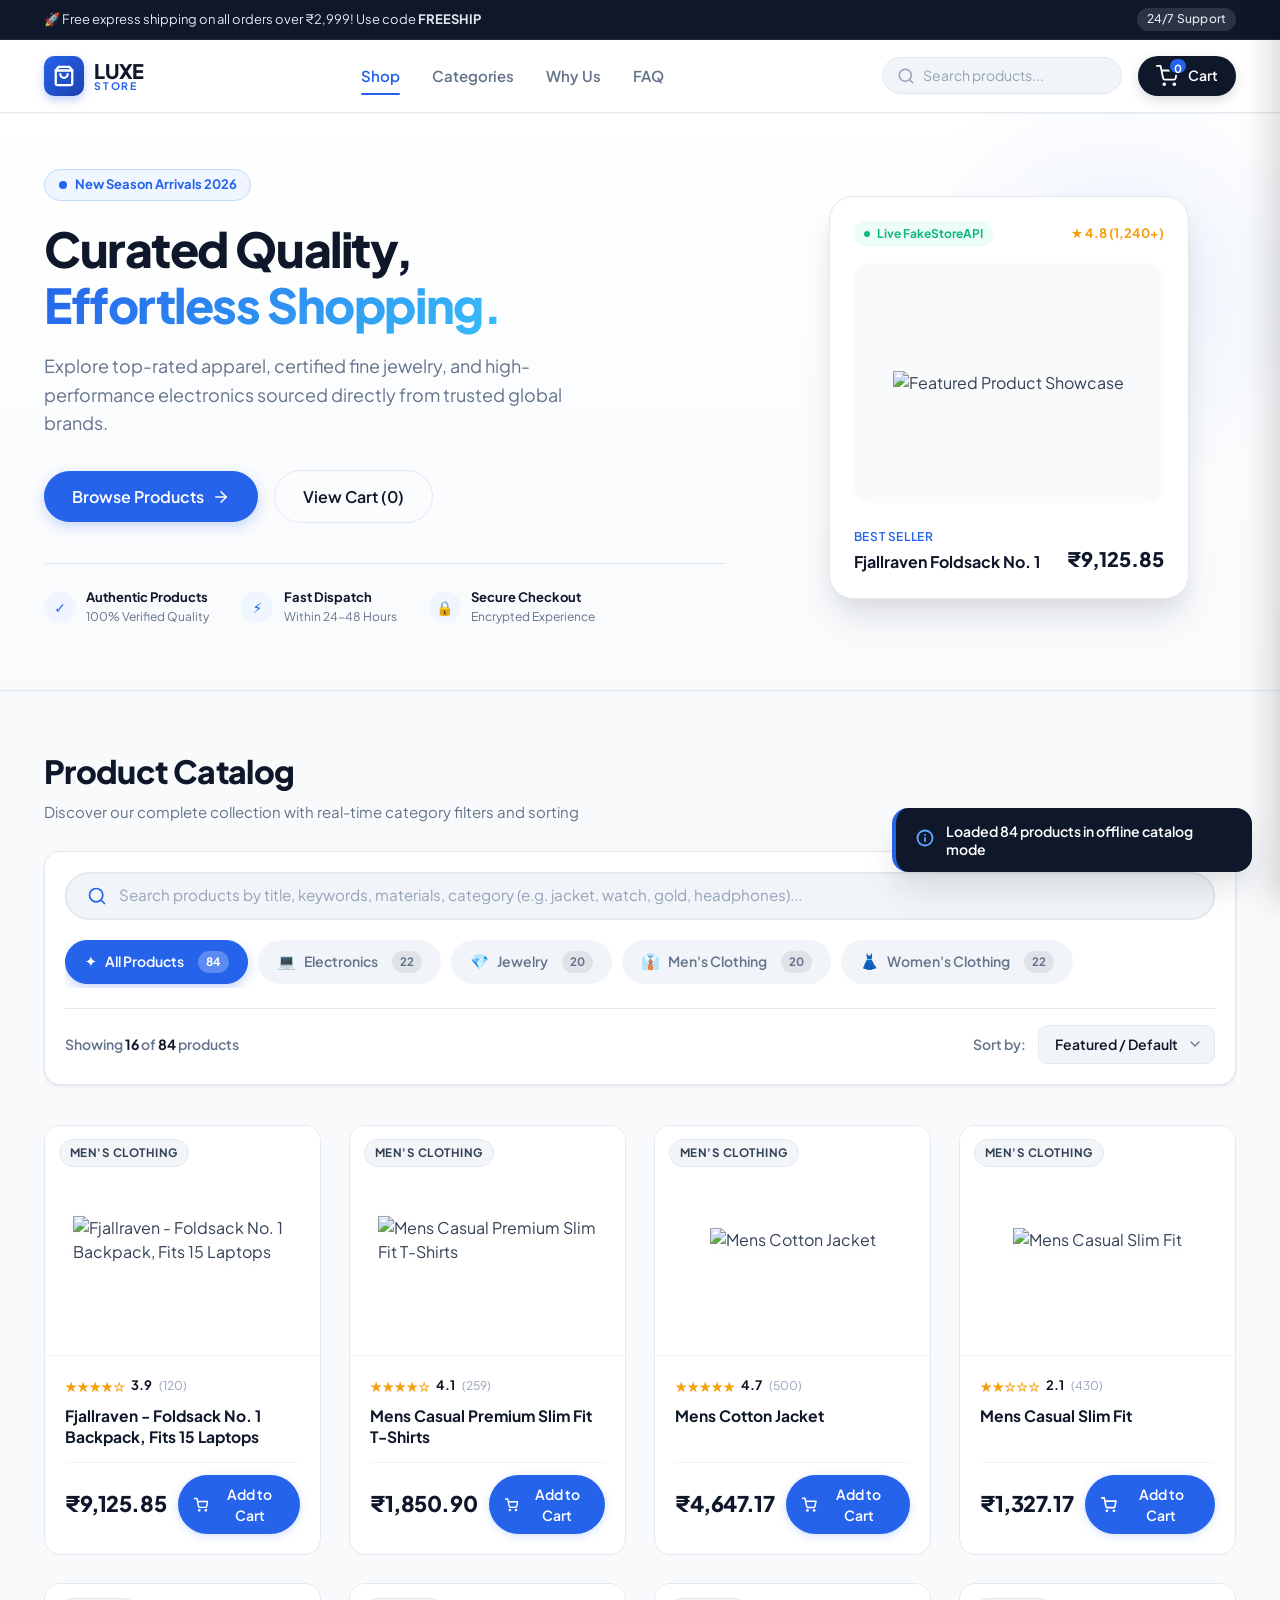
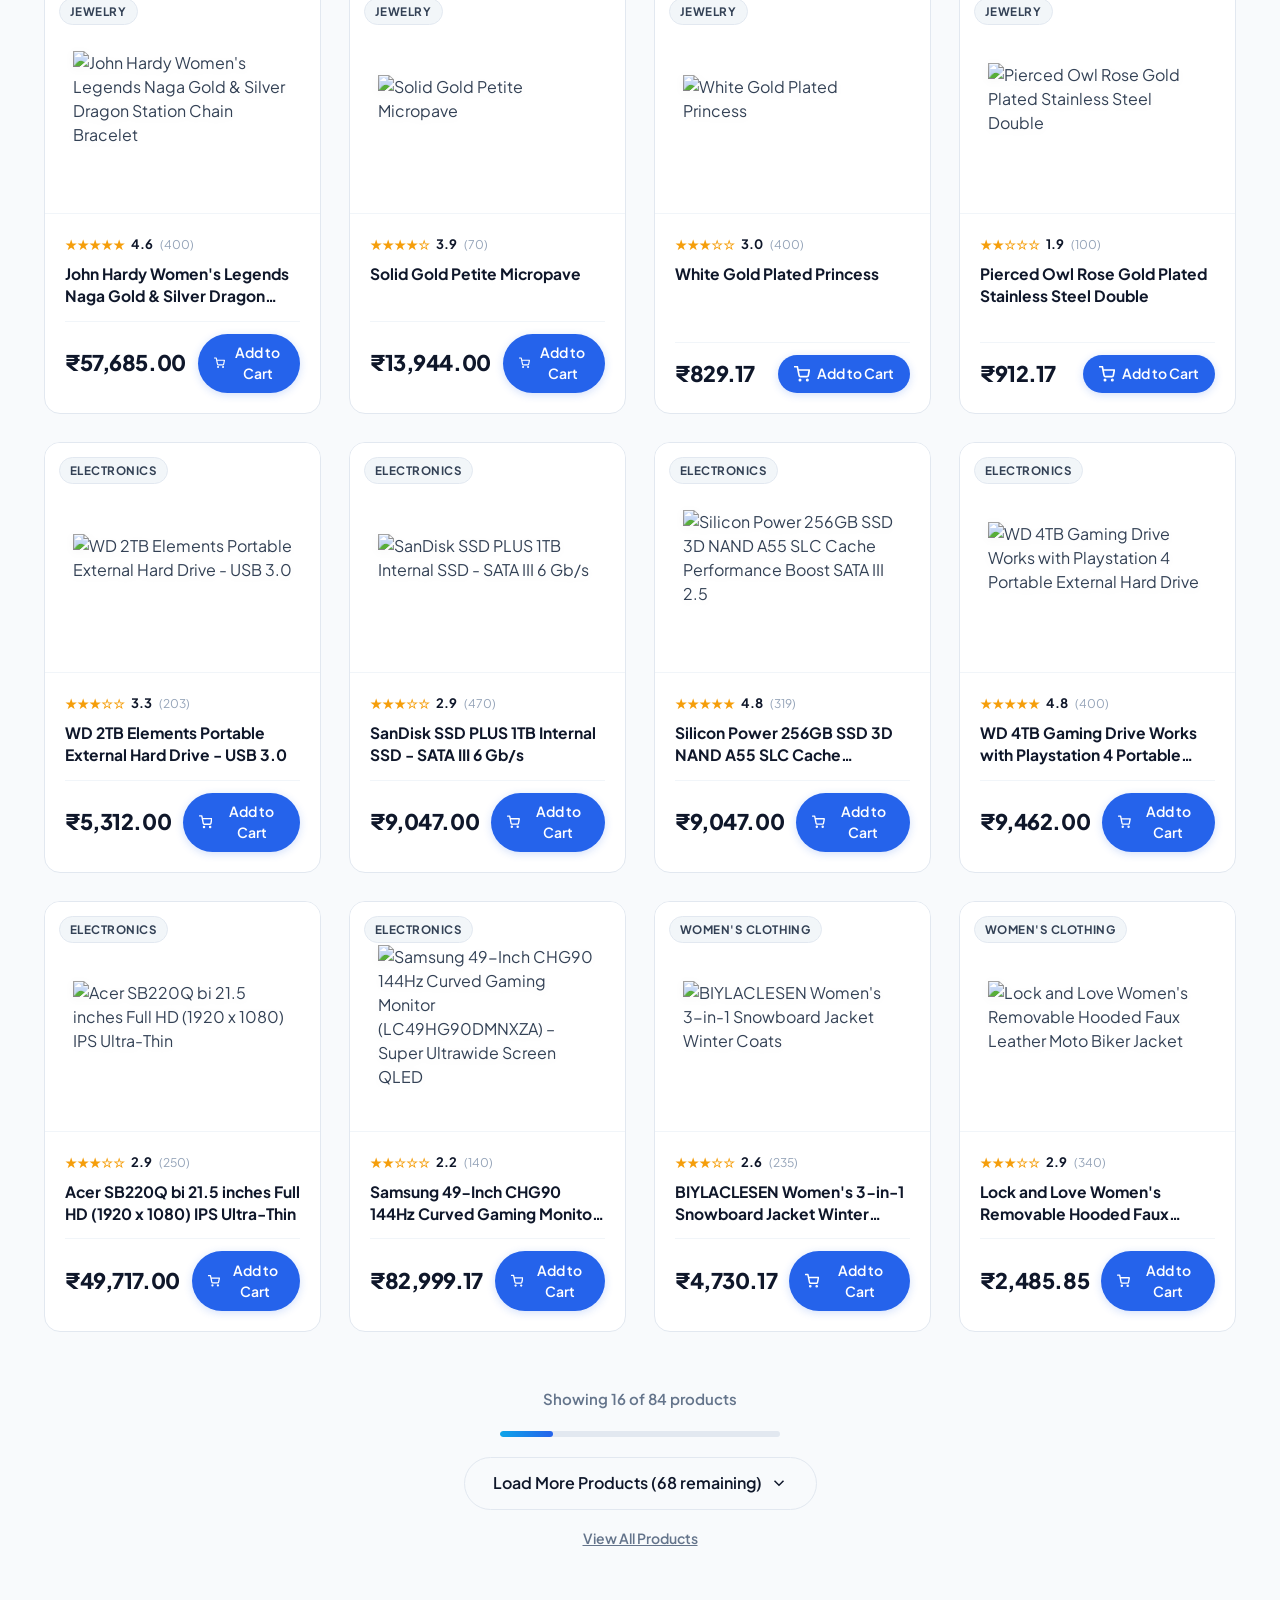
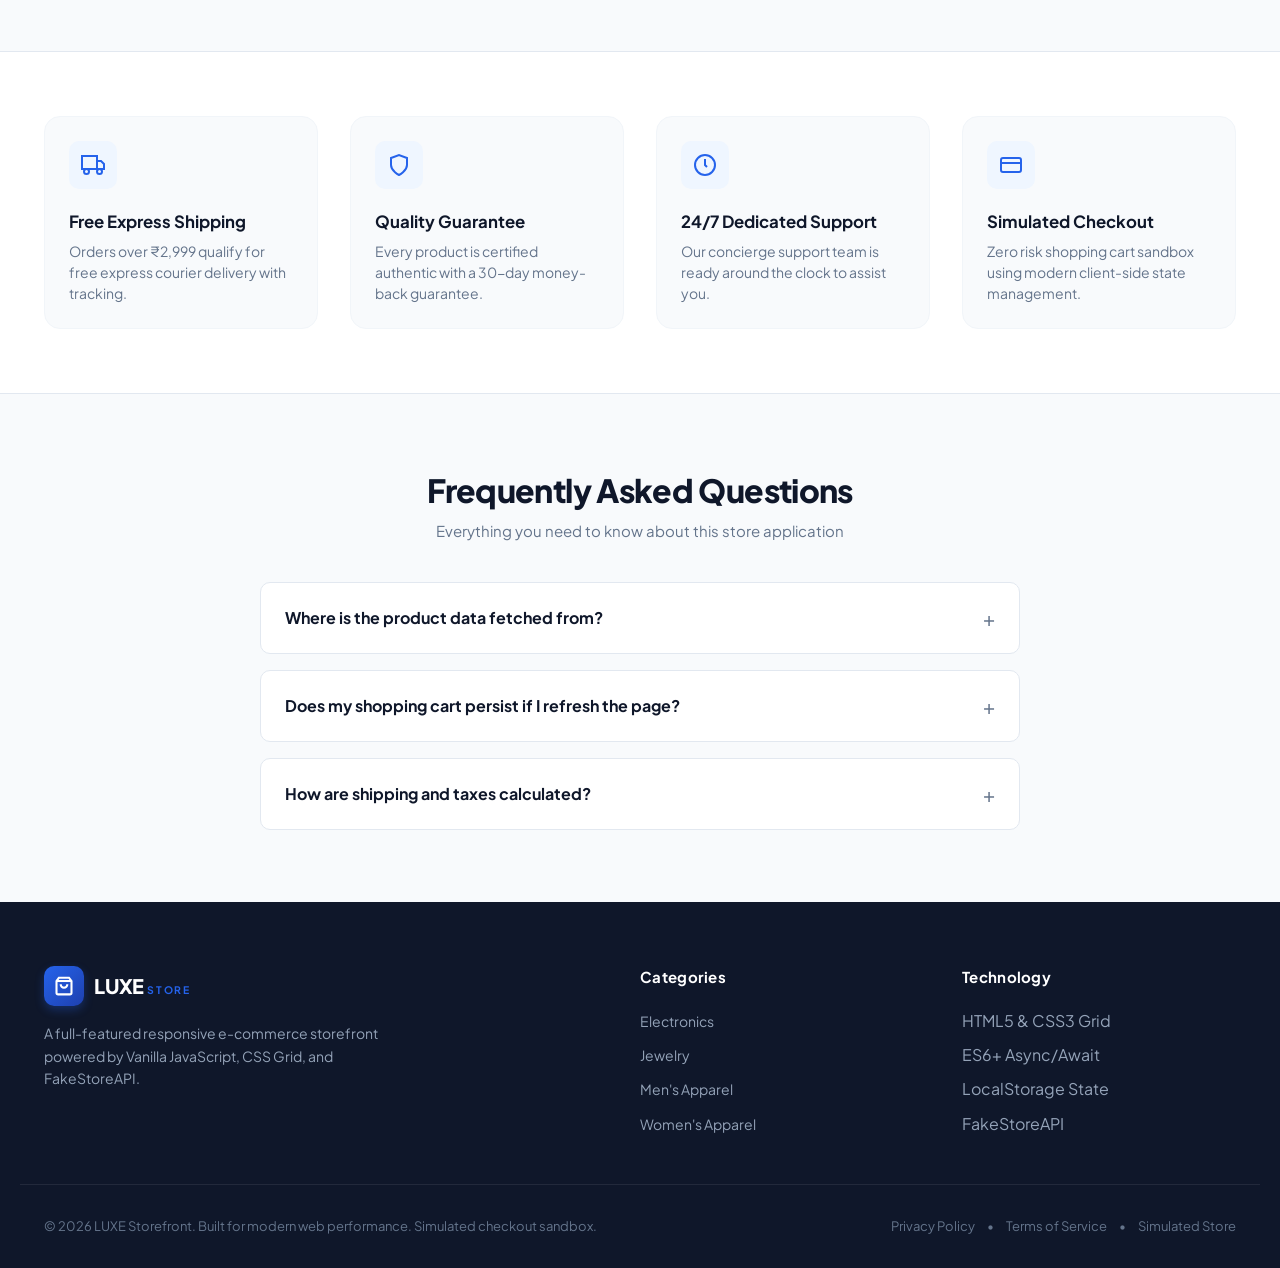
==== commit 9cc6ae97: "Add files via upload" ====
--- a/Project-4-E-Commerce/index.html
+++ b/Project-4-E-Commerce/index.html
@@ -15,7 +15,7 @@
   <!-- Top Notification Bar -->
   <div class="top-announcement">
     <div class="container announcement-content">
-      <span>🚀 Free express shipping on all orders over $50! Use code <strong>FREESHIP</strong></span>
+      <span>🚀 Free express shipping on all orders over ₹2,999! Use code <strong>FREESHIP</strong></span>
       <span class="announcement-tag">24/7 Support</span>
     </div>
   </div>
@@ -165,7 +165,7 @@
               <span class="preview-category">Best Seller</span>
               <h3 class="preview-name">Fjallraven Foldsack No. 1</h3>
             </div>
-            <div class="preview-price">$109.95</div>
+            <div class="preview-price">₹9,125.85</div>
           </div>
         </div>
       </div>
@@ -344,7 +344,7 @@
             </svg>
           </div>
           <h3>Free Express Shipping</h3>
-          <p>Orders over $50 qualify for free express courier delivery with tracking.</p>
+          <p>Orders over ₹2,999 qualify for free express courier delivery with tracking.</p>
         </div>
         <div class="feature-card">
           <div class="feature-icon">
@@ -411,7 +411,7 @@
             <span class="faq-chevron">+</span>
           </button>
           <div class="faq-answer">
-            <p>Shipping is free for orders over $50, or a flat $5.00 for smaller orders. Sales tax is dynamically calculated at a standard 8% rate on the subtotal.</p>
+            <p>Shipping is free for orders over ₹2,999, or a flat ₹199 for smaller orders. Sales tax / GST is dynamically calculated at a standard 8% rate on the subtotal.</p>
           </div>
         </div>
       </div>
@@ -488,7 +488,7 @@
     <!-- Free Shipping Progress Tracker -->
     <div class="shipping-progress-box" id="shippingProgressBox">
       <div class="shipping-progress-text" id="shippingProgressText">
-        Add <strong>$50.00</strong> more to unlock <strong>FREE Shipping!</strong>
+        Add <strong>₹2,999.00</strong> more to unlock <strong>FREE Shipping!</strong>
       </div>
       <div class="progress-bar-bg">
         <div class="progress-bar-fill" id="shippingProgressBar" style="width: 0%"></div>
@@ -505,20 +505,20 @@
       <div class="cart-summary-rows">
         <div class="summary-row">
           <span>Subtotal</span>
-          <span class="summary-val" id="cartSubtotal">$0.00</span>
+          <span class="summary-val" id="cartSubtotal">₹0.00</span>
         </div>
         <div class="summary-row">
           <span>Estimated Shipping</span>
-          <span class="summary-val" id="cartShipping">$0.00</span>
+          <span class="summary-val" id="cartShipping">₹0.00</span>
         </div>
         <div class="summary-row">
           <span>Estimated Tax (8%)</span>
-          <span class="summary-val" id="cartTax">$0.00</span>
+          <span class="summary-val" id="cartTax">₹0.00</span>
         </div>
         <div class="summary-divider"></div>
         <div class="summary-row total-row">
           <span>Total</span>
-          <span class="summary-val total-val" id="cartTotal">$0.00</span>
+          <span class="summary-val total-val" id="cartTotal">₹0.00</span>
         </div>
       </div>
 
@@ -613,7 +613,7 @@
             <div class="checkout-form-actions">
               <button type="button" class="btn btn-outline" id="backToCartBtn">Back to Cart</button>
               <button type="submit" class="btn btn-primary btn-lg" id="submitOrderBtn">
-                <span>Place Order (<span id="checkoutSubmitTotal">$0.00</span>)</span>
+                <span>Place Order (<span id="checkoutSubmitTotal">₹0.00</span>)</span>
               </button>
             </div>
           </form>
@@ -629,20 +629,20 @@
           <div class="checkout-totals-box">
             <div class="summary-row">
               <span>Subtotal</span>
-              <span id="checkoutSubtotal">$0.00</span>
+              <span id="checkoutSubtotal">₹0.00</span>
             </div>
             <div class="summary-row">
               <span>Shipping</span>
-              <span id="checkoutShipping">$0.00</span>
+              <span id="checkoutShipping">₹0.00</span>
             </div>
             <div class="summary-row">
               <span>Sales Tax (8%)</span>
-              <span id="checkoutTax">$0.00</span>
+              <span id="checkoutTax">₹0.00</span>
             </div>
             <div class="summary-divider"></div>
             <div class="summary-row total-row">
               <span>Total Due</span>
-              <span class="total-val" id="checkoutGrandTotal">$0.00</span>
+              <span class="total-val" id="checkoutGrandTotal">₹0.00</span>
             </div>
           </div>
         </div>
@@ -687,7 +687,7 @@
         <div class="conf-divider"></div>
         <div class="conf-detail-row total">
           <span class="conf-label">Total Amount Paid:</span>
-          <span class="conf-val total-amount" id="confGrandTotal">$0.00</span>
+          <span class="conf-val total-amount" id="confGrandTotal">₹0.00</span>
         </div>
       </div>
 
